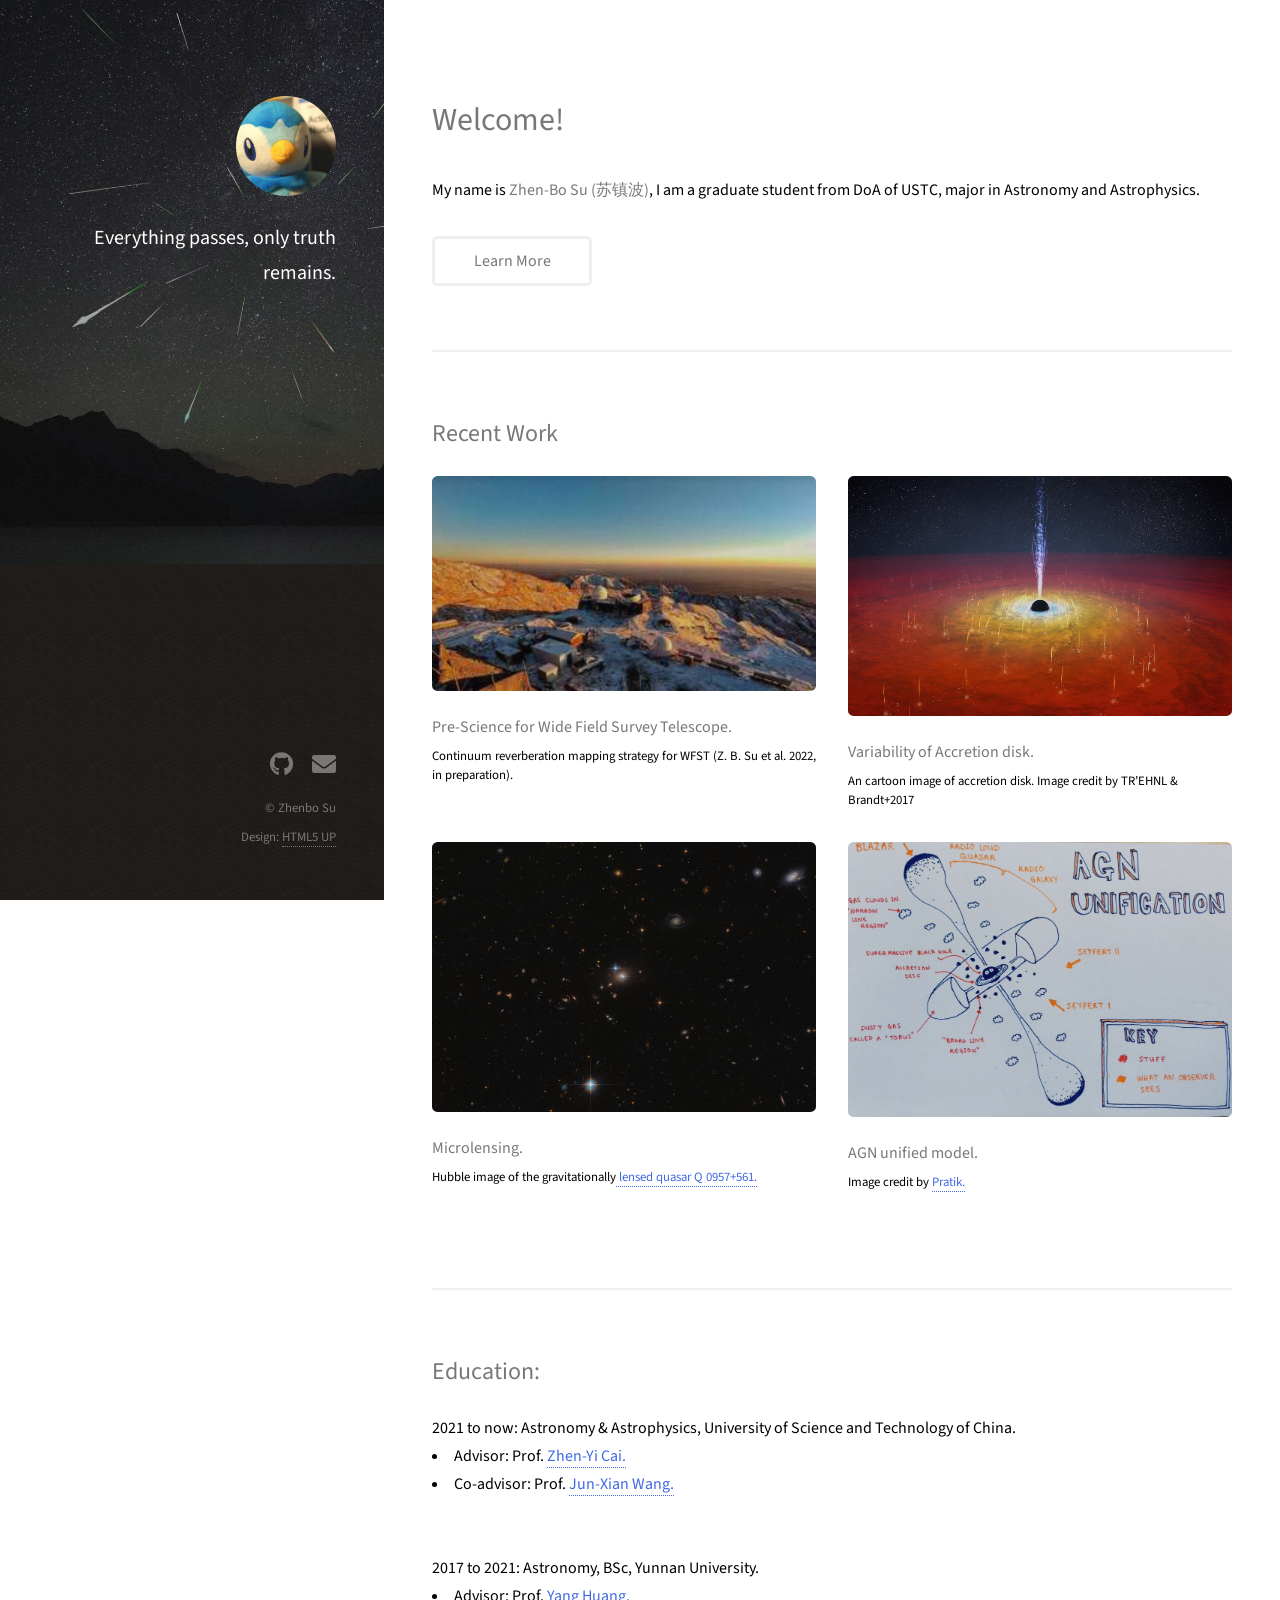
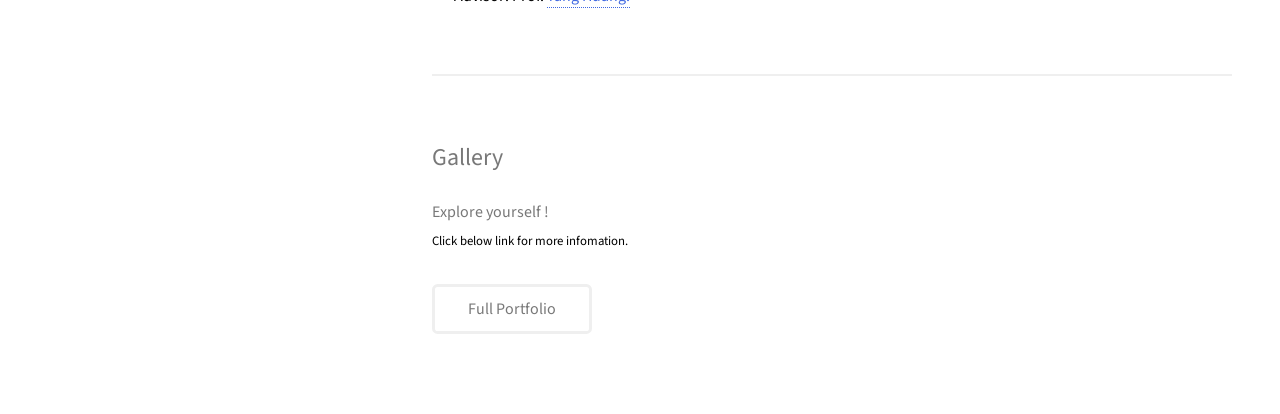
==== index.html @ eaeefbc4 "commit" ====
<!DOCTYPE HTML>
<!--
	Strata by HTML5 UP
	html5up.net | @ajlkn
	Free for personal and commercial use under the CCA 3.0 license (html5up.net/license)
-->
<html>
	<head>
<link rel="icon" href="images/avatar.jpg" type="image/x-icon">	
		<title>Zhen-Bo Su's homepage.</title>
		<meta charset="utf-8" />
		<meta name="viewport" content="width=device-width, initial-scale=1, user-scalable=no" />
		<link rel="stylesheet" href="assets/css/main.css" />
	</head>
	<body class="is-preload">

		<!-- Header -->
			<header id="header">
				<div class="inner">
					<a href="#" class="image avatar"><img src="images/avatar.jpg" alt="" /></a>
					<h1><strong>						Everything passes, only truth remains. </strong> </br>

				</h1>
				</div>
			</header>

		<!-- Main -->
			<div id="main">

				<!-- One -->
					<section id="one">
						<header class="major">
							<h2>Welcome!<br />
							
							</h2>
						</header>
						<p>	My name is <strong>Zhen-Bo Su (苏镇波)</strong>, I am a graduate student from DoA of USTC, major in Astronomy and Astrophysics. </p>
						<ul class="actions">
							<li><a href="about.html" class="button">Learn More</a></li>
						</ul>
					</section>

				<!-- Two -->
					<section id="two">
						<h2>Recent Work</h2>
						<div class="row">
							
							
							
							<article class="col-6 col-12-xsmall work-item">
								<a href="images/fulls/wfst.jpg" class="image fit thumb"><img src="images/thumbs/wfst.jpg" alt="" /></a>
								<h3>Pre-Science for Wide Field Survey Telescope.</h3>
								<p>Continuum reverberation mapping strategy for WFST (Z. B. Su et al. 2022, in preparation).</p>
							</article>
							<article class="col-6 col-12-xsmall work-item">
								<a href="images/brandt.jpg" class="image fit thumb"><img src="images/thumbs/brandt.jpg" alt="" /></a>
								<h3>Variability of Accretion disk.</h3>
								<p>An cartoon image of accretion disk. Image credit by TR’EHNL & Brandt+2017</p>
							</article>
							<article class="col-6 col-12-xsmall work-item">
								<a href="images/fulls/hst_microlensing.jpg" class="image fit thumb"><img src="images/thumbs/hst_microlensing.jpg" alt="" /></a>
								<h3>Microlensing.</h3>
								<p>Hubble image of the gravitationally<a href="https://esahubble.org/images/potw1403a/"> lensed quasar Q 0957+561.</a></p>
							</article>
							<article class="col-6 col-12-xsmall work-item">
								<a href="images/fulls/unified_model.jpg" class="image fit thumb"><img src="images/thumbs/unified_model.jpg" alt="" /></a>
								<h3>AGN unified model.</h3>
								<p>Image credit by <a href="https://twitter.com/astrotweeps">Pratik.</a></p>
							</article>
							<!--<article class="col-6 col-12-xsmall work-item">
								<a href="images/fulls/02.jpg" class="image fit thumb"><img src="images/thumbs/02.jpg" alt="" /></a>
								<h3>Ultricies lacinia interdum</h3>
								<p>Lorem ipsum dolor sit amet nisl sed nullam feugiat.</p>
							</article>
							<article class="col-6 col-12-xsmall work-item">
								<a href="images/fulls/03.jpg" class="image fit thumb"><img src="images/thumbs/03.jpg" alt="" /></a>
								<h3>Tortor metus commodo</h3>
								<p>Lorem ipsum dolor sit amet nisl sed nullam feugiat.</p>
							</article>
							 <article class="col-6 col-12-xsmall work-item">
								<a href="images/fulls/04.jpg" class="image fit thumb"><img src="images/thumbs/04.jpg" alt="" /></a>
								<h3>Quam neque phasellus</h3>
								<p>Lorem ipsum dolor sit amet nisl sed nullam feugiat.</p>
							</article>
							<article class="col-6 col-12-xsmall work-item">
								<a href="images/fulls/05.jpg" class="image fit thumb"><img src="images/thumbs/05.jpg" alt="" /></a>
								<h3>Nunc enim commodo aliquet</h3>
								<p>Lorem ipsum dolor sit amet nisl sed nullam feugiat.</p>
							</article>
							<article class="col-6 col-12-xsmall work-item">
								<a href="images/fulls/06.jpg" class="image fit thumb"><img src="images/thumbs/06.jpg" alt="" /></a>
								<h3>Risus ornare lacinia</h3>
								<p>Lorem ipsum dolor sit amet nisl sed nullam feugiat.</p>
							</article>
						</div>
						<ul class="actions">
							<li><a href="#" class="button">Full Portfolio</a></li>
						</ul> -->
					</section>
					
			

	        <section>


	            <h2>Education:</h2>


	            <!-- <b>DFG Fellow </b> at Computational ASTrophysics Group, Ludwig Maximilian University of Munich, Germany, hosted by Prof. <a href=" https://www.usm.lmu.de/people/burkert/"> Andreas Burkert</a> (2014-2018)
	            <br /> <br />
	            <b>PhD of Astrophysics </b> at Max-Planck Institut Fuer Radioastronomy, Bonn, Germany, supervised by Prof.
	            <a href="https://blog.mpifr-bonn.mpg.de/karlmenten/"> Karl Menten </a>, Dr. <a href="https://www.mpifr-bonn.mpg.de/person/27686/2169"> Friedrich Wyrowski</a> (2010-2014)<br /> <br />

	            <b>Master of Astrophysics  </b> at Astronomy Department (No. 2), University of Science and Technology, Hefei, China. Thesis supervisor: Prof. <a href="http://staff.ustc.edu.cn/~yfyuan/"> Ye-Fei Yuan
				</a> (2007-2010) <br /> <br />-->
	            2021 to now: Astronomy & Astrophysics, </b> University of Science and Technology of China. <br/>
							<li>Advisor: Prof. <a href="http://staff.ustc.edu.cn/~zcai/">Zhen-Yi Cai.
							</a> </li>
							<li>Co-advisor: Prof. <a href="http://staff.ustc.edu.cn/~jxw/">Jun-Xian Wang.</a></li>
							<br/>
							<br/>
	            2017 to 2021: Astronomy, BSc, </b> Yunnan University.<br/>
							<li>Advisor: Prof. <a href="https://yanghuang0.wixsite.com/yangh/">Yang Huang.</a> </li>

	        </section>
				

					<section id="three">
						<h2>Gallery</h2>
						<div class="row">
								
							<article class="col-6 col-12-xsmall work-item">
								
								<h3>Explore yourself !</h3>
								<p>Click below link for more infomation.</p>
							</article>

						</div>
						<ul class="actions">
							<li><a href="photos.html" class="button">Full Portfolio</a></li>
						</ul>
					</section>

				<!-- Three -->
					<!-- <section id="four">
						<h2>Get In Touch</h2>
						<p>Accumsan pellentesque commodo blandit enim arcu non at amet id arcu magna. Accumsan orci faucibus id eu lorem semper nunc nisi lorem vulputate lorem neque lorem ipsum dolor.</p>
						<div class="row">
							<div class="col-8 col-12-small">
								<form method="post" action="#">
									<div class="row gtr-uniform gtr-50">
										<div class="col-6 col-12-xsmall"><input type="text" name="name" id="name" placeholder="Name" /></div>
										<div class="col-6 col-12-xsmall"><input type="email" name="email" id="email" placeholder="Email" /></div>
										<div class="col-12"><textarea name="message" id="message" placeholder="Message" rows="4"></textarea></div>
									</div>
								</form>
								<ul class="actions">
									<li><input type="submit" value="Send Message" /></li>
								</ul>
							</div>
							<div class="col-4 col-12-small">
								<ul class="labeled-icons">
									<li>
										<h3 class="icon solid fa-home"><span class="label">Address</span></h3>
										1234 Somewhere Rd.<br />
										Nashville, TN 00000<br />
										United States
									</li>
									<li>
										<h3 class="icon solid fa-mobile-alt"><span class="label">Phone</span></h3>
										000-000-0000
									</li>
									<li>
										<h3 class="icon solid fa-envelope"><span class="label">Email</span></h3>
										<a href="#">hello@untitled.tld</a>
									</li>
								</ul>
							</div>
						</div>
					</section> -->

				<!-- Four -->
				<!--
					<section id="four">
						<h2>Elements</h2>

						<section>
							<h4>Text</h4>
							<p>This is <b>bold</b> and this is <strong>strong</strong>. This is <i>italic</i> and this is <em>emphasized</em>.
							This is <sup>superscript</sup> text and this is <sub>subscript</sub> text.
							This is <u>underlined</u> and this is code: <code>for (;;) { ... }</code>. Finally, <a href="#">this is a link</a>.</p>
							<hr />
							<header>
								<h4>Heading with a Subtitle</h4>
								<p>Lorem ipsum dolor sit amet nullam id egestas urna aliquam</p>
							</header>
							<p>Nunc lacinia ante nunc ac lobortis. Interdum adipiscing gravida odio porttitor sem non mi integer non faucibus ornare mi ut ante amet placerat aliquet. Volutpat eu sed ante lacinia sapien lorem accumsan varius montes viverra nibh in adipiscing blandit tempus accumsan.</p>
							<header>
								<h5>Heading with a Subtitle</h5>
								<p>Lorem ipsum dolor sit amet nullam id egestas urna aliquam</p>
							</header>
							<p>Nunc lacinia ante nunc ac lobortis. Interdum adipiscing gravida odio porttitor sem non mi integer non faucibus ornare mi ut ante amet placerat aliquet. Volutpat eu sed ante lacinia sapien lorem accumsan varius montes viverra nibh in adipiscing blandit tempus accumsan.</p>
							<hr />
							<h2>Heading Level 2</h2>
							<h3>Heading Level 3</h3>
							<h4>Heading Level 4</h4>
							<h5>Heading Level 5</h5>
							<h6>Heading Level 6</h6>
							<hr />
							<h5>Blockquote</h5>
							<blockquote>Fringilla nisl. Donec accumsan interdum nisi, quis tincidunt felis sagittis eget tempus euismod. Vestibulum ante ipsum primis in faucibus vestibulum. Blandit adipiscing eu felis iaculis volutpat ac adipiscing accumsan faucibus. Vestibulum ante ipsum primis in faucibus lorem ipsum dolor sit amet nullam adipiscing eu felis.</blockquote>
							<h5>Preformatted</h5>
							<pre><code>i = 0;

while (!deck.isInOrder()) {
print 'Iteration ' + i;
deck.shuffle();
i++;
}

print 'It took ' + i + ' iterations to sort the deck.';</code></pre>
						</section>

						<section>
							<h4>Lists</h4>
							<div class="row">
								<div class="col-6 col-12-xsmall">
									<h5>Unordered</h5>
									<ul>
										<li>Dolor pulvinar etiam magna etiam.</li>
										<li>Sagittis adipiscing lorem eleifend.</li>
										<li>Felis enim feugiat dolore viverra.</li>
									</ul>
									<h5>Alternate</h5>
									<ul class="alt">
										<li>Dolor pulvinar etiam magna etiam.</li>
										<li>Sagittis adipiscing lorem eleifend.</li>
										<li>Felis enim feugiat dolore viverra.</li>
									</ul>
								</div>
								<div class="col-6 col-12-xsmall">
									<h5>Ordered</h5>
									<ol>
										<li>Dolor pulvinar etiam magna etiam.</li>
										<li>Etiam vel felis at lorem sed viverra.</li>
										<li>Felis enim feugiat dolore viverra.</li>
										<li>Dolor pulvinar etiam magna etiam.</li>
										<li>Etiam vel felis at lorem sed viverra.</li>
										<li>Felis enim feugiat dolore viverra.</li>
									</ol>
									<h5>Icons</h5>
									<ul class="icons">
										<li><a href="#" class="icon brands fa-twitter"><span class="label">Twitter</span></a></li>
										<li><a href="#" class="icon brands fa-facebook-f"><span class="label">Facebook</span></a></li>
										<li><a href="#" class="icon brands fa-instagram"><span class="label">Instagram</span></a></li>
										<li><a href="#" class="icon brands fa-github"><span class="label">Github</span></a></li>
										<li><a href="#" class="icon brands fa-dribbble"><span class="label">Dribbble</span></a></li>
										<li><a href="#" class="icon brands fa-tumblr"><span class="label">Tumblr</span></a></li>
									</ul>
								</div>
							</div>
							<h5>Actions</h5>
							<ul class="actions">
								<li><a href="#" class="button primary">Default</a></li>
								<li><a href="#" class="button">Default</a></li>
							</ul>
							<ul class="actions small">
								<li><a href="#" class="button primary small">Small</a></li>
								<li><a href="#" class="button small">Small</a></li>
							</ul>
							<div class="row">
								<div class="col-6 col-12-small">
									<ul class="actions stacked">
										<li><a href="#" class="button primary">Default</a></li>
										<li><a href="#" class="button">Default</a></li>
									</ul>
								</div>
								<div class="col-6 col-12-small">
									<ul class="actions stacked">
										<li><a href="#" class="button primary small">Small</a></li>
										<li><a href="#" class="button small">Small</a></li>
									</ul>
								</div>
								<div class="col-6 col-12-small">
									<ul class="actions stacked">
										<li><a href="#" class="button primary fit">Default</a></li>
										<li><a href="#" class="button fit">Default</a></li>
									</ul>
								</div>
								<div class="col-6 col-12-small">
									<ul class="actions stacked">
										<li><a href="#" class="button primary small fit">Small</a></li>
										<li><a href="#" class="button small fit">Small</a></li>
									</ul>
								</div>
							</div>
						</section>

						<section>
							<h4>Table</h4>
							<h5>Default</h5>
							<div class="table-wrapper">
								<table>
									<thead>
										<tr>
											<th>Name</th>
											<th>Description</th>
											<th>Price</th>
										</tr>
									</thead>
									<tbody>
										<tr>
											<td>Item One</td>
											<td>Ante turpis integer aliquet porttitor.</td>
											<td>29.99</td>
										</tr>
										<tr>
											<td>Item Two</td>
											<td>Vis ac commodo adipiscing arcu aliquet.</td>
											<td>19.99</td>
										</tr>
										<tr>
											<td>Item Three</td>
											<td> Morbi faucibus arcu accumsan lorem.</td>
											<td>29.99</td>
										</tr>
										<tr>
											<td>Item Four</td>
											<td>Vitae integer tempus condimentum.</td>
											<td>19.99</td>
										</tr>
										<tr>
											<td>Item Five</td>
											<td>Ante turpis integer aliquet porttitor.</td>
											<td>29.99</td>
										</tr>
									</tbody>
									<tfoot>
										<tr>
											<td colspan="2"></td>
											<td>100.00</td>
										</tr>
									</tfoot>
								</table>
							</div>

							<h5>Alternate</h5>
							<div class="table-wrapper">
								<table class="alt">
									<thead>
										<tr>
											<th>Name</th>
											<th>Description</th>
											<th>Price</th>
										</tr>
									</thead>
									<tbody>
										<tr>
											<td>Item One</td>
											<td>Ante turpis integer aliquet porttitor.</td>
											<td>29.99</td>
										</tr>
										<tr>
											<td>Item Two</td>
											<td>Vis ac commodo adipiscing arcu aliquet.</td>
											<td>19.99</td>
										</tr>
										<tr>
											<td>Item Three</td>
											<td> Morbi faucibus arcu accumsan lorem.</td>
											<td>29.99</td>
										</tr>
										<tr>
											<td>Item Four</td>
											<td>Vitae integer tempus condimentum.</td>
											<td>19.99</td>
										</tr>
										<tr>
											<td>Item Five</td>
											<td>Ante turpis integer aliquet porttitor.</td>
											<td>29.99</td>
										</tr>
									</tbody>
									<tfoot>
										<tr>
											<td colspan="2"></td>
											<td>100.00</td>
										</tr>
									</tfoot>
								</table>
							</div>
						</section>

						<section>
							<h4>Buttons</h4>
							<ul class="actions">
								<li><a href="#" class="button primary">Primary</a></li>
								<li><a href="#" class="button">Default</a></li>
							</ul>
							<ul class="actions">
								<li><a href="#" class="button large">Large</a></li>
								<li><a href="#" class="button">Default</a></li>
								<li><a href="#" class="button small">Small</a></li>
							</ul>
							<ul class="actions fit">
								<li><a href="#" class="button primary fit">Fit</a></li>
								<li><a href="#" class="button fit">Fit</a></li>
							</ul>
							<ul class="actions fit small">
								<li><a href="#" class="button primary fit small">Fit + Small</a></li>
								<li><a href="#" class="button fit small">Fit + Small</a></li>
							</ul>
							<ul class="actions">
								<li><a href="#" class="button primary icon solid fa-download">Icon</a></li>
								<li><a href="#" class="button icon solid fa-download">Icon</a></li>
							</ul>
							<ul class="actions">
								<li><span class="button primary disabled">Primary</span></li>
								<li><span class="button disabled">Default</span></li>
							</ul>
						</section>

						<section>
							<h4>Form</h4>
							<form method="post" action="#">
								<div class="row gtr-uniform gtr-50">
									<div class="col-6 col-12-xsmall">
										<input type="text" name="demo-name" id="demo-name" value="" placeholder="Name" />
									</div>
									<div class="col-6 col-12-xsmall">
										<input type="email" name="demo-email" id="demo-email" value="" placeholder="Email" />
									</div>
									<div class="col-12">
										<select name="demo-category" id="demo-category">
											<option value="">- Category -</option>
											<option value="1">Manufacturing</option>
											<option value="1">Shipping</option>
											<option value="1">Administration</option>
											<option value="1">Human Resources</option>
										</select>
									</div>
									<div class="col-4 col-12-small">
										<input type="radio" id="demo-priority-low" name="demo-priority" checked>
										<label for="demo-priority-low">Low Priority</label>
									</div>
									<div class="col-4 col-12-small">
										<input type="radio" id="demo-priority-normal" name="demo-priority">
										<label for="demo-priority-normal">Normal Priority</label>
									</div>
									<div class="col-4 col-12-small">
										<input type="radio" id="demo-priority-high" name="demo-priority">
										<label for="demo-priority-high">High Priority</label>
									</div>
									<div class="col-6 col-12-small">
										<input type="checkbox" id="demo-copy" name="demo-copy">
										<label for="demo-copy">Email me a copy of this message</label>
									</div>
									<div class="col-6 col-12-small">
										<input type="checkbox" id="demo-human" name="demo-human" checked>
										<label for="demo-human">I am a human and not a robot</label>
									</div>
									<div class="col-12">
										<textarea name="demo-message" id="demo-message" placeholder="Enter your message" rows="6"></textarea>
									</div>
									<div class="col-12">
										<ul class="actions">
											<li><input type="submit" value="Send Message" class="primary" /></li>
											<li><input type="reset" value="Reset" /></li>
										</ul>
									</div>
								</div>
							</form>
						</section>

						<section>
							<h4>Image</h4>
							<h5>Fit</h5>
							<div class="box alt">
								<div class="row gtr-50 gtr-uniform">
									<div class="col-12"><span class="image fit"><img src="images/fulls/05.jpg" alt="" /></span></div>
									<div class="col-4"><span class="image fit"><img src="images/thumbs/01.jpg" alt="" /></span></div>
									<div class="col-4"><span class="image fit"><img src="images/thumbs/02.jpg" alt="" /></span></div>
									<div class="col-4"><span class="image fit"><img src="images/thumbs/03.jpg" alt="" /></span></div>
									<div class="col-4"><span class="image fit"><img src="images/thumbs/04.jpg" alt="" /></span></div>
									<div class="col-4"><span class="image fit"><img src="images/thumbs/05.jpg" alt="" /></span></div>
									<div class="col-4"><span class="image fit"><img src="images/thumbs/06.jpg" alt="" /></span></div>
									<div class="col-4"><span class="image fit"><img src="images/thumbs/03.jpg" alt="" /></span></div>
									<div class="col-4"><span class="image fit"><img src="images/thumbs/02.jpg" alt="" /></span></div>
									<div class="col-4"><span class="image fit"><img src="images/thumbs/01.jpg" alt="" /></span></div>
								</div>
							</div>
							<h5>Left &amp; Right</h5>
							<p><span class="image left"><img src="images/avatar.jpg" alt="" /></span>Fringilla nisl. Donec accumsan interdum nisi, quis tincidunt felis sagittis eget. tempus euismod. Vestibulum ante ipsum primis in faucibus vestibulum. Blandit adipiscing eu felis iaculis volutpat ac adipiscing accumsan eu faucibus. Integer ac pellentesque praesent tincidunt felis sagittis eget. tempus euismod. Vestibulum ante ipsum primis in faucibus vestibulum. Blandit adipiscing eu felis iaculis volutpat ac adipiscing accumsan eu faucibus. Integer ac pellentesque praesent. Donec accumsan interdum nisi, quis tincidunt felis sagittis eget. tempus euismod. Vestibulum ante ipsum primis in faucibus vestibulum. Blandit adipiscing eu felis iaculis volutpat ac adipiscing accumsan eu faucibus. Integer ac pellentesque praesent tincidunt felis sagittis eget. tempus euismod. Vestibulum ante ipsum primis in faucibus vestibulum. Blandit adipiscing eu felis iaculis volutpat ac adipiscing accumsan eu faucibus. Integer ac pellentesque praesent.</p>
							<p><span class="image right"><img src="images/avatar.jpg" alt="" /></span>Fringilla nisl. Donec accumsan interdum nisi, quis tincidunt felis sagittis eget. tempus euismod. Vestibulum ante ipsum primis in faucibus vestibulum. Blandit adipiscing eu felis iaculis volutpat ac adipiscing accumsan eu faucibus. Integer ac pellentesque praesent tincidunt felis sagittis eget. tempus euismod. Vestibulum ante ipsum primis in faucibus vestibulum. Blandit adipiscing eu felis iaculis volutpat ac adipiscing accumsan eu faucibus. Integer ac pellentesque praesent. Donec accumsan interdum nisi, quis tincidunt felis sagittis eget. tempus euismod. Vestibulum ante ipsum primis in faucibus vestibulum. Blandit adipiscing eu felis iaculis volutpat ac adipiscing accumsan eu faucibus. Integer ac pellentesque praesent tincidunt felis sagittis eget. tempus euismod. Vestibulum ante ipsum primis in faucibus vestibulum. Blandit adipiscing eu felis iaculis volutpat ac adipiscing accumsan eu faucibus. Integer ac pellentesque praesent.</p>
						</section>

					</section>
				-->

			</div>

		<!-- Footer -->
			<footer id="footer">
				<div class="inner">
					<ul class="icons">
						<!-- <li><a href="#" class="icon brands fa-twitter"><span class="label">Twitter</span></a></li> -->
						<li><a href="https://github.com/wssuzb" class="icon brands fa-github"><span class="label">Github</span></a></li>
						<!-- <li><a href="#" class="icon brands fa-dribbble"><span class="label">Dribbble</span></a></li> -->
						<li><a href="mailto:wssuzb@gmail.com" class="icon solid fa-envelope"><span class="label">Email</span></a></li>
					</ul>
					<ul class="copyright">
						<li>&copy; Zhenbo Su</li><li>Design: <a href="http://html5up.net">HTML5 UP</a></li>
					</ul>
				</div>
			</footer>

		<!-- Scripts -->
			<script src="assets/js/jquery.min.js"></script>
			<script src="assets/js/jquery.poptrox.min.js"></script>
			<script src="assets/js/browser.min.js"></script>
			<script src="assets/js/breakpoints.min.js"></script>
			<script src="assets/js/util.js"></script>
			<script src="assets/js/main.js"></script>

	</body>
</html>
---- assets/css/main.css ----
@import url("fontawesome-all.min.css");
@import url("https://fonts.googleapis.com/css?family=Source+Sans+Pro:400,400italic");

/*
	Strata by HTML5 UP
	html5up.net | @ajlkn
	Free for personal and commercial use under the CCA 3.0 license (html5up.net/license)
*/

html, body, div, span, applet, object,
iframe, h1, h2, h3, h4, h5, h6, p, blockquote,
pre, a, abbr, acronym, address, big, cite,
code, del, dfn, em, img, ins, kbd, q, s, samp,
small, strike, strong, sub, sup, tt, var, b,
u, i, center, dl, dt, dd, ol, ul, li, fieldset,
form, label, legend, table, caption, tbody,
tfoot, thead, tr, th, td, article, aside,
canvas, details, embed, figure, figcaption,
footer, header, hgroup, menu, nav, output, ruby,
section, summary, time, mark, audio, video {
	margin: 0;
	padding: 0;
	border: 0;
	font-size: 100%;
	font: inherit;
	vertical-align: baseline;}

article, aside, details, figcaption, figure,
footer, header, hgroup, menu, nav, section {
	display: block;}

body {
	line-height: 1;
}

ol, ul {
	list-style: none;
}

blockquote, q {
	quotes: none;
}

	blockquote:before, blockquote:after, q:before, q:after {
		content: '';
		content: none;
	}

table {
	border-collapse: collapse;
	border-spacing: 0;
}

body {
	-webkit-text-size-adjust: none;
}

mark {
	background-color: transparent;
	color: inherit;
}

input::-moz-focus-inner {
	border: 0;
	padding: 0;
}

input, select, textarea {
	-moz-appearance: none;
	-webkit-appearance: none;
	-ms-appearance: none;
	appearance: none;
}

/* Basic */

	html {
		box-sizing: border-box;
	}

	*, *:before, *:after {
		box-sizing: inherit;
	}

	body {
		background: #fff;
	}

		body.is-preload *, body.is-preload *:before, body.is-preload *:after {
			-moz-animation: none !important;
			-webkit-animation: none !important;
			-ms-animation: none !important;
			animation: none !important;
			-moz-transition: none !important;
			-webkit-transition: none !important;
			-ms-transition: none !important;
			transition: none !important;
		}

	body, input, select, textarea {
/*		color: #a2a2a2;*/
		color: #000000;
		font-family: "Source Sans Pro", Helvetica, sans-serif;
		font-size: 16pt;
		font-weight: 400;
		line-height: 1.75em;
	}

	a {
		-moz-transition: color 0.2s ease-in-out, border-color 0.2s ease-in-out;
		-webkit-transition: color 0.2s ease-in-out, border-color 0.2s ease-in-out;
		-ms-transition: color 0.2s ease-in-out, border-color 0.2s ease-in-out;
		transition: color 0.2s ease-in-out, border-color 0.2s ease-in-out;
		border-bottom: dotted 1px;
		color: #4169e1;
		text-decoration: none;
	}

		a:hover {
			border-bottom-color: transparent;
			color: #7aadff !important;
			text-decoration: none;
		}

	strong, b {
		color: #787878;
		font-weight: 400;
	}

	em, i {
		font-style: italic;
	}

	p {
		margin: 0 0 2em 0;
	}

	h1, h2, h3, h4, h5, h6 {
		color: #787878;
		font-weight: 400;
		line-height: 1em;
		margin: 0 0 1em 0;
	}

		h1 a, h2 a, h3 a, h4 a, h5 a, h6 a {
			color: inherit;
			text-decoration: none;
		}

	h1 {
		font-size: 2em;
		line-height: 1.5em;
	}

	h2 {
		font-size: 1.5em;
		line-height: 1.5em;
	}

	h3 {
		font-size: 1.25em;
		line-height: 1.5em;
	}

	h4 {
		font-size: 1.1em;
		line-height: 1.5em;
	}

	h5 {
		font-size: 0.9em;
		line-height: 1.5em;
	}

	h6 {
		font-size: 0.7em;
		line-height: 1.5em;
	}

	sub {
		font-size: 0.8em;
		position: relative;
		top: 0.5em;
	}

	sup {
		font-size: 0.8em;
		position: relative;
		top: -0.5em;
	}

	hr {
		border: 0;
		border-bottom: solid 2px #efefef;
		margin: 2em 0;
	}

		hr.major {
			margin: 3em 0;
		}

	blockquote {
		border-left: solid 6px #efefef;
		font-style: italic;
		margin: 0 0 2em 0;
		padding: 0.5em 0 0.5em 1.5em;
	}

	code {
		background: #f7f7f7;
		border-radius: 0.35em;
		border: solid 2px #efefef;
		font-family: "Courier New", monospace;
		font-size: 0.9em;
		margin: 0 0.25em;
		padding: 0.25em 0.65em;
	}

	pre {
		-webkit-overflow-scrolling: touch;
		font-family: "Courier New", monospace;
		font-size: 0.9em;
		margin: 0 0 2em 0;
	}

		pre code {
			display: block;
			line-height: 1.75em;
			padding: 1em 1.5em;
			overflow-x: auto;
		}

	.align-left {
		text-align: left;
	}

	.align-center {
		text-align: center;
	}

	.align-right {
		text-align: right;
	}

/* Container */

	.container {
		margin: 0 auto;
		max-width: calc(100% - 4em);
		width: 100%;
	}

		.container.xsmall {
			width: 25%;
		}

		.container.small {
			width: 50%;
		}

		.container.medium {
			width: 75%;
		}

		.container.large {
			width: 125%;
		}

		.container.xlarge {
			width: 150%;
		}

		.container.max {
			width: 100%;
		}

		@media screen and (max-width: 980px) {

			.container {
				width: 100% !important;
				max-width: 100% !important;
			}

		}

		@media screen and (max-width: 480px) {

			.container {
				max-width: calc(100% - 3em);
			}

		}

/* Row */

	.row {
		display: flex;
		flex-wrap: wrap;
		box-sizing: border-box;
		align-items: stretch;
	}

		.row > * {
			box-sizing: border-box;
		}

		.row.gtr-uniform > * > :last-child {
			margin-bottom: 0;
		}

		.row.aln-left {
			justify-content: flex-start;
		}

		.row.aln-center {
			justify-content: center;
		}

		.row.aln-right {
			justify-content: flex-end;
		}

		.row.aln-top {
			align-items: flex-start;
		}

		.row.aln-middle {
			align-items: center;
		}

		.row.aln-bottom {
			align-items: flex-end;
		}

		.row > .imp {
			order: -1;
		}

		.row > .col-1 {
			width: 8.33333%;
		}

		.row > .off-1 {
			margin-left: 8.33333%;
		}

		.row > .col-2 {
			width: 16.66667%;
		}

		.row > .off-2 {
			margin-left: 16.66667%;
		}

		.row > .col-3 {
			width: 25%;
		}

		.row > .off-3 {
			margin-left: 25%;
		}

		.row > .col-4 {
			width: 33.33333%;
		}

		.row > .off-4 {
			margin-left: 33.33333%;
		}

		.row > .col-5 {
			width: 41.66667%;
		}

		.row > .off-5 {
			margin-left: 41.66667%;
		}

		.row > .col-6 {
			width: 50%;
		}

		.row > .off-6 {
			margin-left: 50%;
		}

		.row > .col-7 {
			width: 58.33333%;
		}

		.row > .off-7 {
			margin-left: 58.33333%;
		}

		.row > .col-8 {
			width: 66.66667%;
		}

		.row > .off-8 {
			margin-left: 66.66667%;
		}

		.row > .col-9 {
			width: 75%;
		}

		.row > .off-9 {
			margin-left: 75%;
		}

		.row > .col-10 {
			width: 83.33333%;
		}

		.row > .off-10 {
			margin-left: 83.33333%;
		}

		.row > .col-11 {
			width: 91.66667%;
		}

		.row > .off-11 {
			margin-left: 91.66667%;
		}

		.row > .col-12 {
			width: 100%;
		}

		.row > .off-12 {
			margin-left: 100%;
		}

		.row.gtr-0 {
			margin-top: 0;
			margin-left: 0em;
		}

			.row.gtr-0 > * {
				padding: 0 0 0 0em;
			}

			.row.gtr-0.gtr-uniform {
				margin-top: 0em;
			}

				.row.gtr-0.gtr-uniform > * {
					padding-top: 0em;
				}

		.row.gtr-25 {
			margin-top: 0;
			margin-left: -0.625em;
		}

			.row.gtr-25 > * {
				padding: 0 0 0 0.625em;
			}

			.row.gtr-25.gtr-uniform {
				margin-top: -0.625em;
			}

				.row.gtr-25.gtr-uniform > * {
					padding-top: 0.625em;
				}

		.row.gtr-50 {
			margin-top: 0;
			margin-left: -1.25em;
		}

			.row.gtr-50 > * {
				padding: 0 0 0 1.25em;
			}

			.row.gtr-50.gtr-uniform {
				margin-top: -1.25em;
			}

				.row.gtr-50.gtr-uniform > * {
					padding-top: 1.25em;
				}

		.row {
			margin-top: 0;
			margin-left: -2.5em;
		}

			.row > * {
				padding: 0 0 0 2.5em;
			}

			.row.gtr-uniform {
				margin-top: -2.5em;
			}

				.row.gtr-uniform > * {
					padding-top: 2.5em;
				}

		.row.gtr-150 {
			margin-top: 0;
			margin-left: -3.75em;
		}

			.row.gtr-150 > * {
				padding: 0 0 0 3.75em;
			}

			.row.gtr-150.gtr-uniform {
				margin-top: -3.75em;
			}

				.row.gtr-150.gtr-uniform > * {
					padding-top: 3.75em;
				}

		.row.gtr-200 {
			margin-top: 0;
			margin-left: -5em;
		}

			.row.gtr-200 > * {
				padding: 0 0 0 5em;
			}

			.row.gtr-200.gtr-uniform {
				margin-top: -5em;
			}

				.row.gtr-200.gtr-uniform > * {
					padding-top: 5em;
				}

		@media screen and (max-width: 1800px) {

			.row {
				display: flex;
				flex-wrap: wrap;
				box-sizing: border-box;
				align-items: stretch;
			}

				.row > * {
					box-sizing: border-box;
				}

				.row.gtr-uniform > * > :last-child {
					margin-bottom: 0;
				}

				.row.aln-left {
					justify-content: flex-start;
				}

				.row.aln-center {
					justify-content: center;
				}

				.row.aln-right {
					justify-content: flex-end;
				}

				.row.aln-top {
					align-items: flex-start;
				}

				.row.aln-middle {
					align-items: center;
				}

				.row.aln-bottom {
					align-items: flex-end;
				}

				.row > .imp-xlarge {
					order: -1;
				}

				.row > .col-1-xlarge {
					width: 8.33333%;
				}

				.row > .off-1-xlarge {
					margin-left: 8.33333%;
				}

				.row > .col-2-xlarge {
					width: 16.66667%;
				}

				.row > .off-2-xlarge {
					margin-left: 16.66667%;
				}

				.row > .col-3-xlarge {
					width: 25%;
				}

				.row > .off-3-xlarge {
					margin-left: 25%;
				}

				.row > .col-4-xlarge {
					width: 33.33333%;
				}

				.row > .off-4-xlarge {
					margin-left: 33.33333%;
				}

				.row > .col-5-xlarge {
					width: 41.66667%;
				}

				.row > .off-5-xlarge {
					margin-left: 41.66667%;
				}

				.row > .col-6-xlarge {
					width: 50%;
				}

				.row > .off-6-xlarge {
					margin-left: 50%;
				}

				.row > .col-7-xlarge {
					width: 58.33333%;
				}

				.row > .off-7-xlarge {
					margin-left: 58.33333%;
				}

				.row > .col-8-xlarge {
					width: 66.66667%;
				}

				.row > .off-8-xlarge {
					margin-left: 66.66667%;
				}

				.row > .col-9-xlarge {
					width: 75%;
				}

				.row > .off-9-xlarge {
					margin-left: 75%;
				}

				.row > .col-10-xlarge {
					width: 83.33333%;
				}

				.row > .off-10-xlarge {
					margin-left: 83.33333%;
				}

				.row > .col-11-xlarge {
					width: 91.66667%;
				}

				.row > .off-11-xlarge {
					margin-left: 91.66667%;
				}

				.row > .col-12-xlarge {
					width: 100%;
				}

				.row > .off-12-xlarge {
					margin-left: 100%;
				}

				.row.gtr-0 {
					margin-top: 0;
					margin-left: 0em;
				}

					.row.gtr-0 > * {
						padding: 0 0 0 0em;
					}

					.row.gtr-0.gtr-uniform {
						margin-top: 0em;
					}

						.row.gtr-0.gtr-uniform > * {
							padding-top: 0em;
						}

				.row.gtr-25 {
					margin-top: 0;
					margin-left: -0.625em;
				}

					.row.gtr-25 > * {
						padding: 0 0 0 0.625em;
					}

					.row.gtr-25.gtr-uniform {
						margin-top: -0.625em;
					}

						.row.gtr-25.gtr-uniform > * {
							padding-top: 0.625em;
						}

				.row.gtr-50 {
					margin-top: 0;
					margin-left: -1.25em;
				}

					.row.gtr-50 > * {
						padding: 0 0 0 1.25em;
					}

					.row.gtr-50.gtr-uniform {
						margin-top: -1.25em;
					}

						.row.gtr-50.gtr-uniform > * {
							padding-top: 1.25em;
						}

				.row {
					margin-top: 0;
					margin-left: -2.5em;
				}

					.row > * {
						padding: 0 0 0 2.5em;
					}

					.row.gtr-uniform {
						margin-top: -2.5em;
					}

						.row.gtr-uniform > * {
							padding-top: 2.5em;
						}

				.row.gtr-150 {
					margin-top: 0;
					margin-left: -3.75em;
				}

					.row.gtr-150 > * {
						padding: 0 0 0 3.75em;
					}

					.row.gtr-150.gtr-uniform {
						margin-top: -3.75em;
					}

						.row.gtr-150.gtr-uniform > * {
							padding-top: 3.75em;
						}

				.row.gtr-200 {
					margin-top: 0;
					margin-left: -5em;
				}

					.row.gtr-200 > * {
						padding: 0 0 0 5em;
					}

					.row.gtr-200.gtr-uniform {
						margin-top: -5em;
					}

						.row.gtr-200.gtr-uniform > * {
							padding-top: 5em;
						}

		}

		@media screen and (max-width: 1280px) {

			.row {
				display: flex;
				flex-wrap: wrap;
				box-sizing: border-box;
				align-items: stretch;
			}

				.row > * {
					box-sizing: border-box;
				}

				.row.gtr-uniform > * > :last-child {
					margin-bottom: 0;
				}

				.row.aln-left {
					justify-content: flex-start;
				}

				.row.aln-center {
					justify-content: center;
				}

				.row.aln-right {
					justify-content: flex-end;
				}

				.row.aln-top {
					align-items: flex-start;
				}

				.row.aln-middle {
					align-items: center;
				}

				.row.aln-bottom {
					align-items: flex-end;
				}

				.row > .imp-large {
					order: -1;
				}

				.row > .col-1-large {
					width: 8.33333%;
				}

				.row > .off-1-large {
					margin-left: 8.33333%;
				}

				.row > .col-2-large {
					width: 16.66667%;
				}

				.row > .off-2-large {
					margin-left: 16.66667%;
				}

				.row > .col-3-large {
					width: 25%;
				}

				.row > .off-3-large {
					margin-left: 25%;
				}

				.row > .col-4-large {
					width: 33.33333%;
				}

				.row > .off-4-large {
					margin-left: 33.33333%;
				}

				.row > .col-5-large {
					width: 41.66667%;
				}

				.row > .off-5-large {
					margin-left: 41.66667%;
				}

				.row > .col-6-large {
					width: 50%;
				}

				.row > .off-6-large {
					margin-left: 50%;
				}

				.row > .col-7-large {
					width: 58.33333%;
				}

				.row > .off-7-large {
					margin-left: 58.33333%;
				}

				.row > .col-8-large {
					width: 66.66667%;
				}

				.row > .off-8-large {
					margin-left: 66.66667%;
				}

				.row > .col-9-large {
					width: 75%;
				}

				.row > .off-9-large {
					margin-left: 75%;
				}

				.row > .col-10-large {
					width: 83.33333%;
				}

				.row > .off-10-large {
					margin-left: 83.33333%;
				}

				.row > .col-11-large {
					width: 91.66667%;
				}

				.row > .off-11-large {
					margin-left: 91.66667%;
				}

				.row > .col-12-large {
					width: 100%;
				}

				.row > .off-12-large {
					margin-left: 100%;
				}

				.row.gtr-0 {
					margin-top: 0;
					margin-left: 0em;
				}

					.row.gtr-0 > * {
						padding: 0 0 0 0em;
					}

					.row.gtr-0.gtr-uniform {
						margin-top: 0em;
					}

						.row.gtr-0.gtr-uniform > * {
							padding-top: 0em;
						}

				.row.gtr-25 {
					margin-top: 0;
					margin-left: -0.5em;
				}

					.row.gtr-25 > * {
						padding: 0 0 0 0.5em;
					}

					.row.gtr-25.gtr-uniform {
						margin-top: -0.5em;
					}

						.row.gtr-25.gtr-uniform > * {
							padding-top: 0.5em;
						}

				.row.gtr-50 {
					margin-top: 0;
					margin-left: -1em;
				}

					.row.gtr-50 > * {
						padding: 0 0 0 1em;
					}

					.row.gtr-50.gtr-uniform {
						margin-top: -1em;
					}

						.row.gtr-50.gtr-uniform > * {
							padding-top: 1em;
						}

				.row {
					margin-top: 0;
					margin-left: -2em;
				}

					.row > * {
						padding: 0 0 0 2em;
					}

					.row.gtr-uniform {
						margin-top: -2em;
					}

						.row.gtr-uniform > * {
							padding-top: 2em;
						}

				.row.gtr-150 {
					margin-top: 0;
					margin-left: -3em;
				}

					.row.gtr-150 > * {
						padding: 0 0 0 3em;
					}

					.row.gtr-150.gtr-uniform {
						margin-top: -3em;
					}

						.row.gtr-150.gtr-uniform > * {
							padding-top: 3em;
						}

				.row.gtr-200 {
					margin-top: 0;
					margin-left: -4em;
				}

					.row.gtr-200 > * {
						padding: 0 0 0 4em;
					}

					.row.gtr-200.gtr-uniform {
						margin-top: -4em;
					}

						.row.gtr-200.gtr-uniform > * {
							padding-top: 4em;
						}

		}

		@media screen and (max-width: 980px) {

			.row {
				display: flex;
				flex-wrap: wrap;
				box-sizing: border-box;
				align-items: stretch;
			}

				.row > * {
					box-sizing: border-box;
				}

				.row.gtr-uniform > * > :last-child {
					margin-bottom: 0;
				}

				.row.aln-left {
					justify-content: flex-start;
				}

				.row.aln-center {
					justify-content: center;
				}

				.row.aln-right {
					justify-content: flex-end;
				}

				.row.aln-top {
					align-items: flex-start;
				}

				.row.aln-middle {
					align-items: center;
				}

				.row.aln-bottom {
					align-items: flex-end;
				}

				.row > .imp-medium {
					order: -1;
				}

				.row > .col-1-medium {
					width: 8.33333%;
				}

				.row > .off-1-medium {
					margin-left: 8.33333%;
				}

				.row > .col-2-medium {
					width: 16.66667%;
				}

				.row > .off-2-medium {
					margin-left: 16.66667%;
				}

				.row > .col-3-medium {
					width: 25%;
				}

				.row > .off-3-medium {
					margin-left: 25%;
				}

				.row > .col-4-medium {
					width: 33.33333%;
				}

				.row > .off-4-medium {
					margin-left: 33.33333%;
				}

				.row > .col-5-medium {
					width: 41.66667%;
				}

				.row > .off-5-medium {
					margin-left: 41.66667%;
				}

				.row > .col-6-medium {
					width: 50%;
				}

				.row > .off-6-medium {
					margin-left: 50%;
				}

				.row > .col-7-medium {
					width: 58.33333%;
				}

				.row > .off-7-medium {
					margin-left: 58.33333%;
				}

				.row > .col-8-medium {
					width: 66.66667%;
				}

				.row > .off-8-medium {
					margin-left: 66.66667%;
				}

				.row > .col-9-medium {
					width: 75%;
				}

				.row > .off-9-medium {
					margin-left: 75%;
				}

				.row > .col-10-medium {
					width: 83.33333%;
				}

				.row > .off-10-medium {
					margin-left: 83.33333%;
				}

				.row > .col-11-medium {
					width: 91.66667%;
				}

				.row > .off-11-medium {
					margin-left: 91.66667%;
				}

				.row > .col-12-medium {
					width: 100%;
				}

				.row > .off-12-medium {
					margin-left: 100%;
				}

				.row.gtr-0 {
					margin-top: 0;
					margin-left: 0em;
				}

					.row.gtr-0 > * {
						padding: 0 0 0 0em;
					}

					.row.gtr-0.gtr-uniform {
						margin-top: 0em;
					}

						.row.gtr-0.gtr-uniform > * {
							padding-top: 0em;
						}

				.row.gtr-25 {
					margin-top: 0;
					margin-left: -0.5em;
				}

					.row.gtr-25 > * {
						padding: 0 0 0 0.5em;
					}

					.row.gtr-25.gtr-uniform {
						margin-top: -0.5em;
					}

						.row.gtr-25.gtr-uniform > * {
							padding-top: 0.5em;
						}

				.row.gtr-50 {
					margin-top: 0;
					margin-left: -1em;
				}

					.row.gtr-50 > * {
						padding: 0 0 0 1em;
					}

					.row.gtr-50.gtr-uniform {
						margin-top: -1em;
					}

						.row.gtr-50.gtr-uniform > * {
							padding-top: 1em;
						}

				.row {
					margin-top: 0;
					margin-left: -2em;
				}

					.row > * {
						padding: 0 0 0 2em;
					}

					.row.gtr-uniform {
						margin-top: -2em;
					}

						.row.gtr-uniform > * {
							padding-top: 2em;
						}

				.row.gtr-150 {
					margin-top: 0;
					margin-left: -3em;
				}

					.row.gtr-150 > * {
						padding: 0 0 0 3em;
					}

					.row.gtr-150.gtr-uniform {
						margin-top: -3em;
					}

						.row.gtr-150.gtr-uniform > * {
							padding-top: 3em;
						}

				.row.gtr-200 {
					margin-top: 0;
					margin-left: -4em;
				}

					.row.gtr-200 > * {
						padding: 0 0 0 4em;
					}

					.row.gtr-200.gtr-uniform {
						margin-top: -4em;
					}

						.row.gtr-200.gtr-uniform > * {
							padding-top: 4em;
						}

		}

		@media screen and (max-width: 736px) {

			.row {
				display: flex;
				flex-wrap: wrap;
				box-sizing: border-box;
				align-items: stretch;
			}

				.row > * {
					box-sizing: border-box;
				}

				.row.gtr-uniform > * > :last-child {
					margin-bottom: 0;
				}

				.row.aln-left {
					justify-content: flex-start;
				}

				.row.aln-center {
					justify-content: center;
				}

				.row.aln-right {
					justify-content: flex-end;
				}

				.row.aln-top {
					align-items: flex-start;
				}

				.row.aln-middle {
					align-items: center;
				}

				.row.aln-bottom {
					align-items: flex-end;
				}

				.row > .imp-small {
					order: -1;
				}

				.row > .col-1-small {
					width: 8.33333%;
				}

				.row > .off-1-small {
					margin-left: 8.33333%;
				}

				.row > .col-2-small {
					width: 16.66667%;
				}

				.row > .off-2-small {
					margin-left: 16.66667%;
				}

				.row > .col-3-small {
					width: 25%;
				}

				.row > .off-3-small {
					margin-left: 25%;
				}

				.row > .col-4-small {
					width: 33.33333%;
				}

				.row > .off-4-small {
					margin-left: 33.33333%;
				}

				.row > .col-5-small {
					width: 41.66667%;
				}

				.row > .off-5-small {
					margin-left: 41.66667%;
				}

				.row > .col-6-small {
					width: 50%;
				}

				.row > .off-6-small {
					margin-left: 50%;
				}

				.row > .col-7-small {
					width: 58.33333%;
				}

				.row > .off-7-small {
					margin-left: 58.33333%;
				}

				.row > .col-8-small {
					width: 66.66667%;
				}

				.row > .off-8-small {
					margin-left: 66.66667%;
				}

				.row > .col-9-small {
					width: 75%;
				}

				.row > .off-9-small {
					margin-left: 75%;
				}

				.row > .col-10-small {
					width: 83.33333%;
				}

				.row > .off-10-small {
					margin-left: 83.33333%;
				}

				.row > .col-11-small {
					width: 91.66667%;
				}

				.row > .off-11-small {
					margin-left: 91.66667%;
				}

				.row > .col-12-small {
					width: 100%;
				}

				.row > .off-12-small {
					margin-left: 100%;
				}

				.row.gtr-0 {
					margin-top: 0;
					margin-left: 0em;
				}

					.row.gtr-0 > * {
						padding: 0 0 0 0em;
					}

					.row.gtr-0.gtr-uniform {
						margin-top: 0em;
					}

						.row.gtr-0.gtr-uniform > * {
							padding-top: 0em;
						}

				.row.gtr-25 {
					margin-top: 0;
					margin-left: -0.375em;
				}

					.row.gtr-25 > * {
						padding: 0 0 0 0.375em;
					}

					.row.gtr-25.gtr-uniform {
						margin-top: -0.375em;
					}

						.row.gtr-25.gtr-uniform > * {
							padding-top: 0.375em;
						}

				.row.gtr-50 {
					margin-top: 0;
					margin-left: -0.75em;
				}

					.row.gtr-50 > * {
						padding: 0 0 0 0.75em;
					}

					.row.gtr-50.gtr-uniform {
						margin-top: -0.75em;
					}

						.row.gtr-50.gtr-uniform > * {
							padding-top: 0.75em;
						}

				.row {
					margin-top: 0;
					margin-left: -1.5em;
				}

					.row > * {
						padding: 0 0 0 1.5em;
					}

					.row.gtr-uniform {
						margin-top: -1.5em;
					}

						.row.gtr-uniform > * {
							padding-top: 1.5em;
						}

				.row.gtr-150 {
					margin-top: 0;
					margin-left: -2.25em;
				}

					.row.gtr-150 > * {
						padding: 0 0 0 2.25em;
					}

					.row.gtr-150.gtr-uniform {
						margin-top: -2.25em;
					}

						.row.gtr-150.gtr-uniform > * {
							padding-top: 2.25em;
						}

				.row.gtr-200 {
					margin-top: 0;
					margin-left: -3em;
				}

					.row.gtr-200 > * {
						padding: 0 0 0 3em;
					}

					.row.gtr-200.gtr-uniform {
						margin-top: -3em;
					}

						.row.gtr-200.gtr-uniform > * {
							padding-top: 3em;
						}

		}

		@media screen and (max-width: 480px) {

			.row {
				display: flex;
				flex-wrap: wrap;
				box-sizing: border-box;
				align-items: stretch;
			}

				.row > * {
					box-sizing: border-box;
				}

				.row.gtr-uniform > * > :last-child {
					margin-bottom: 0;
				}

				.row.aln-left {
					justify-content: flex-start;
				}

				.row.aln-center {
					justify-content: center;
				}

				.row.aln-right {
					justify-content: flex-end;
				}

				.row.aln-top {
					align-items: flex-start;
				}

				.row.aln-middle {
					align-items: center;
				}

				.row.aln-bottom {
					align-items: flex-end;
				}

				.row > .imp-xsmall {
					order: -1;
				}

				.row > .col-1-xsmall {
					width: 8.33333%;
				}

				.row > .off-1-xsmall {
					margin-left: 8.33333%;
				}

				.row > .col-2-xsmall {
					width: 16.66667%;
				}

				.row > .off-2-xsmall {
					margin-left: 16.66667%;
				}

				.row > .col-3-xsmall {
					width: 25%;
				}

				.row > .off-3-xsmall {
					margin-left: 25%;
				}

				.row > .col-4-xsmall {
					width: 33.33333%;
				}

				.row > .off-4-xsmall {
					margin-left: 33.33333%;
				}

				.row > .col-5-xsmall {
					width: 41.66667%;
				}

				.row > .off-5-xsmall {
					margin-left: 41.66667%;
				}

				.row > .col-6-xsmall {
					width: 50%;
				}

				.row > .off-6-xsmall {
					margin-left: 50%;
				}

				.row > .col-7-xsmall {
					width: 58.33333%;
				}

				.row > .off-7-xsmall {
					margin-left: 58.33333%;
				}

				.row > .col-8-xsmall {
					width: 66.66667%;
				}

				.row > .off-8-xsmall {
					margin-left: 66.66667%;
				}

				.row > .col-9-xsmall {
					width: 75%;
				}

				.row > .off-9-xsmall {
					margin-left: 75%;
				}

				.row > .col-10-xsmall {
					width: 83.33333%;
				}

				.row > .off-10-xsmall {
					margin-left: 83.33333%;
				}

				.row > .col-11-xsmall {
					width: 91.66667%;
				}

				.row > .off-11-xsmall {
					margin-left: 91.66667%;
				}

				.row > .col-12-xsmall {
					width: 100%;
				}

				.row > .off-12-xsmall {
					margin-left: 100%;
				}

				.row.gtr-0 {
					margin-top: 0;
					margin-left: 0em;
				}

					.row.gtr-0 > * {
						padding: 0 0 0 0em;
					}

					.row.gtr-0.gtr-uniform {
						margin-top: 0em;
					}

						.row.gtr-0.gtr-uniform > * {
							padding-top: 0em;
						}

				.row.gtr-25 {
					margin-top: 0;
					margin-left: -0.375em;
				}

					.row.gtr-25 > * {
						padding: 0 0 0 0.375em;
					}

					.row.gtr-25.gtr-uniform {
						margin-top: -0.375em;
					}

						.row.gtr-25.gtr-uniform > * {
							padding-top: 0.375em;
						}

				.row.gtr-50 {
					margin-top: 0;
					margin-left: -0.75em;
				}

					.row.gtr-50 > * {
						padding: 0 0 0 0.75em;
					}

					.row.gtr-50.gtr-uniform {
						margin-top: -0.75em;
					}

						.row.gtr-50.gtr-uniform > * {
							padding-top: 0.75em;
						}

				.row {
					margin-top: 0;
					margin-left: -1.5em;
				}

					.row > * {
						padding: 0 0 0 1.5em;
					}

					.row.gtr-uniform {
						margin-top: -1.5em;
					}

						.row.gtr-uniform > * {
							padding-top: 1.5em;
						}

				.row.gtr-150 {
					margin-top: 0;
					margin-left: -2.25em;
				}

					.row.gtr-150 > * {
						padding: 0 0 0 2.25em;
					}

					.row.gtr-150.gtr-uniform {
						margin-top: -2.25em;
					}

						.row.gtr-150.gtr-uniform > * {
							padding-top: 2.25em;
						}

				.row.gtr-200 {
					margin-top: 0;
					margin-left: -3em;
				}

					.row.gtr-200 > * {
						padding: 0 0 0 3em;
					}

					.row.gtr-200.gtr-uniform {
						margin-top: -3em;
					}

						.row.gtr-200.gtr-uniform > * {
							padding-top: 3em;
						}

		}

/* Section/Article */

	section.special, article.special {
		text-align: center;
	}

	header p {
		color: #b2b2b2;
		position: relative;
		margin: 0 0 1.5em 0;
	}

	header h2 + p {
		font-size: 1.25em;
		margin-top: -1em;
		line-height: 1.5em;
	}

	header h3 + p {
		font-size: 1.1em;
		margin-top: -0.8em;
		line-height: 1.5em;
	}

	header h4 + p,
	header h5 + p,
	header h6 + p {
		font-size: 0.9em;
		margin-top: -0.6em;
		line-height: 1.5em;
	}

	header.major h2 {
		font-size: 2em;
	}

/* Form */

	form {
		margin: 0 0 2em 0;
	}

	label {
		color: #787878;
		display: block;
		font-size: 0.9em;
		font-weight: 400;
		margin: 0 0 1em 0;
	}

	input[type="text"],
	input[type="password"],
	input[type="email"],
	select,
	textarea {
		-moz-appearance: none;
		-webkit-appearance: none;
		-ms-appearance: none;
		appearance: none;
		background: #f7f7f7;
		border-radius: 0.35em;
		border: solid 2px transparent;
		color: inherit;
		display: block;
		outline: 0;
		padding: 0 0.75em;
		text-decoration: none;
		width: 100%;
	}

		input[type="text"]:invalid,
		input[type="password"]:invalid,
		input[type="email"]:invalid,
		select:invalid,
		textarea:invalid {
			box-shadow: none;
		}

		input[type="text"]:focus,
		input[type="password"]:focus,
		input[type="email"]:focus,
		select:focus,
		textarea:focus {
			border-color: #49bf9d;
		}

	select {
		background-image: url("data:image/svg+xml;charset=utf8,%3Csvg xmlns='http://www.w3.org/2000/svg' width='40' height='40' preserveAspectRatio='none' viewBox='0 0 40 40'%3E%3Cpath d='M9.4,12.3l10.4,10.4l10.4-10.4c0.2-0.2,0.5-0.4,0.9-0.4c0.3,0,0.6,0.1,0.9,0.4l3.3,3.3c0.2,0.2,0.4,0.5,0.4,0.9 c0,0.4-0.1,0.6-0.4,0.9L20.7,31.9c-0.2,0.2-0.5,0.4-0.9,0.4c-0.3,0-0.6-0.1-0.9-0.4L4.3,17.3c-0.2-0.2-0.4-0.5-0.4-0.9 c0-0.4,0.1-0.6,0.4-0.9l3.3-3.3c0.2-0.2,0.5-0.4,0.9-0.4S9.1,12.1,9.4,12.3z' fill='%23dfdfdf' /%3E%3C/svg%3E");
		background-size: 1.25rem;
		background-repeat: no-repeat;
		background-position: calc(100% - 1rem) center;
		height: 2.75em;
		padding-right: 2.75em;
		text-overflow: ellipsis;
	}

		select option {
			color: #787878;
			background: #fff;
		}

		select:focus::-ms-value {
			background-color: transparent;
		}

		select::-ms-expand {
			display: none;
		}

	input[type="text"],
	input[type="password"],
	input[type="email"],
	select {
		height: 2.75em;
	}

	textarea {
		padding: 0.75em;
	}

	input[type="checkbox"],
	input[type="radio"] {
		-moz-appearance: none;
		-webkit-appearance: none;
		-ms-appearance: none;
		appearance: none;
		display: block;
		float: left;
		margin-right: -2em;
		opacity: 0;
		width: 1em;
		z-index: -1;
	}

		input[type="checkbox"] + label,
		input[type="radio"] + label {
			text-decoration: none;
			color: #a2a2a2;
			cursor: pointer;
			display: inline-block;
			font-size: 1em;
			font-weight: 400;
			padding-left: 2.4em;
			padding-right: 0.75em;
			position: relative;
		}

			input[type="checkbox"] + label:before,
			input[type="radio"] + label:before {
				-moz-osx-font-smoothing: grayscale;
				-webkit-font-smoothing: antialiased;
				display: inline-block;
				font-style: normal;
				font-variant: normal;
				text-rendering: auto;
				line-height: 1;
				text-transform: none !important;
				font-family: 'Font Awesome 5 Free';
				font-weight: 900;
			}

			input[type="checkbox"] + label:before,
			input[type="radio"] + label:before {
				background: #f7f7f7;
				border-radius: 0.35em;
				border: solid 2px transparent;
				content: '';
				display: inline-block;
				font-size: 0.8em;
				height: 2.0625em;
				left: 0;
				line-height: 1.85625em;
				position: absolute;
				text-align: center;
				top: 0;
				width: 2.0625em;
			}

		input[type="checkbox"]:checked + label:before,
		input[type="radio"]:checked + label:before {
			background: #787878;
			border-color: #787878;
			color: #fff;
			content: '\f00c';
		}

		input[type="checkbox"]:focus + label:before,
		input[type="radio"]:focus + label:before {
			border-color: #49bf9d;
		}

	input[type="checkbox"] + label:before {
		border-radius: 0.35em;
	}

	input[type="radio"] + label:before {
		border-radius: 100%;
	}

	::-webkit-input-placeholder {
		color: #b2b2b2 !important;
		opacity: 1.0;
	}

	:-moz-placeholder {
		color: #b2b2b2 !important;
		opacity: 1.0;
	}

	::-moz-placeholder {
		color: #b2b2b2 !important;
		opacity: 1.0;
	}

	:-ms-input-placeholder {
		color: #b2b2b2 !important;
		opacity: 1.0;
	}

/* Box */

	.box {
		border-radius: 0.35em;
		border: solid 2px #efefef;
		margin-bottom: 2em;
		padding: 1.5em;
	}

		.box > :last-child,
		.box > :last-child > :last-child,
		.box > :last-child > :last-child > :last-child {
			margin-bottom: 0;
		}

		.box.alt {
			border: 0;
			border-radius: 0;
			padding: 0;
		}

/* Icon */

	.icon {
		text-decoration: none;
		border-bottom: none;
		position: relative;
	}

		.icon:before {
			-moz-osx-font-smoothing: grayscale;
			-webkit-font-smoothing: antialiased;
			display: inline-block;
			font-style: normal;
			font-variant: normal;
			text-rendering: auto;
			line-height: 1;
			text-transform: none !important;
			font-family: 'Font Awesome 5 Free';
			font-weight: 400;
		}

		.icon > .label {
			display: none;
		}

		.icon:before {
			line-height: inherit;
		}

		.icon.solid:before {
			font-weight: 900;
		}

		.icon.brands:before {
			font-family: 'Font Awesome 5 Brands';
		}

/* Image */

	.image {
		border-radius: 0.35em;
		border: 0;
		display: inline-block;
		position: relative;
	}

		.image:before {
			-moz-transition: opacity 0.2s ease-in-out;
			-webkit-transition: opacity 0.2s ease-in-out;
			-ms-transition: opacity 0.2s ease-in-out;
			transition: opacity 0.2s ease-in-out;
			background: url("images/overlay.png");
			border-radius: 0.35em;
			content: '';
			display: block;
			height: 100%;
			left: 0;
			opacity: 0.5;
			position: absolute;
			top: 0;
			width: 100%;
		}

		.image.thumb {
			text-align: center;
		}

			.image.thumb:after {
				-moz-transition: opacity 0.2s ease-in-out;
				-webkit-transition: opacity 0.2s ease-in-out;
				-ms-transition: opacity 0.2s ease-in-out;
				transition: opacity 0.2s ease-in-out;
				border-radius: 0.35em;
				border: solid 3px rgba(255, 255, 255, 0.5);
				color: #fff;
				content: 'View';
				display: inline-block;
				font-size: 0.8em;
				font-weight: 400;
				left: 50%;
				line-height: 2.25em;
				margin: -1.25em 0 0 -3em;
				opacity: 0;
				padding: 0 1.5em;
				position: absolute;
				text-align: center;
				text-decoration: none;
				top: 50%;
				white-space: nowrap;
			}

			.image.thumb:hover:after {
				opacity: 1.0;
			}

			.image.thumb:hover:before {
				background: url("images/overlay.png"), url("images/overlay.png");
				opacity: 1.0;
			}

		.image img {
			border-radius: 0.35em;
			display: block;
		}

		.image.left {
			float: left;
			margin: 0 1.5em 1em 0;
			top: 0.25em;
		}

		.image.right {
			float: right;
			margin: 0 0 1em 1.5em;
			top: 0.25em;
		}

		.image.left, .image.right {
			max-width: 40%;
		}

			.image.left img, .image.right img {
				width: 100%;
			}

		.image.fit {
			display: block;
			margin: 0 0 2em 0;
			width: 100%;
		}

			.image.fit img {
				width: 100%;
			}

		.image.avatar {
			border-radius: 100%;
		}

			.image.avatar:before {
				display: none;
			}

			.image.avatar img {
				border-radius: 100%;
				width: 100%;
			}

/* List */

	ol {
		list-style: decimal;
		margin: 0 0 2em 0;
		padding-left: 1.25em;
	}

		ol li {
			padding-left: 0.25em;
		}

	ul {
		list-style: disc;
		margin: 0 0 2em 0;
		padding-left: 1em;
	}

		ul li {
			padding-left: 0.5em;
		}

		ul.alt {
			list-style: none;
			padding-left: 0;
		}

			ul.alt li {
				border-top: solid 2px #efefef;
				padding: 0.5em 0;
			}

				ul.alt li:first-child {
					border-top: 0;
					padding-top: 0;
				}

	dl {
		margin: 0 0 2em 0;
	}

/* Icons */

	ul.icons {
		cursor: default;
		list-style: none;
		padding-left: 0;
	}

		ul.icons li {
			display: inline-block;
			padding: 0 1em 0 0;
		}

			ul.icons li:last-child {
				padding-right: 0;
			}

			ul.icons li .icon:before {
				font-size: 1.5em;
			}

/* Labeled Icons */

	ul.labeled-icons {
		list-style: none;
		padding: 0;
	}

		ul.labeled-icons li {
			line-height: 1.75em;
			margin: 1.5em 0 0 0;
			padding-left: 2.25em;
			position: relative;
		}

			ul.labeled-icons li:first-child {
				margin-top: 0;
			}

			ul.labeled-icons li a {
				color: inherit;
			}

			ul.labeled-icons li h3 {
				color: #b2b2b2;
				left: 0;
				position: absolute;
				text-align: center;
				top: 0;
				width: 1em;
			}

/* Actions */

	ul.actions {
		display: -moz-flex;
		display: -webkit-flex;
		display: -ms-flex;
		display: flex;
		cursor: default;
		list-style: none;
		margin-left: -1em;
		padding-left: 0;
	}

		ul.actions li {
			padding: 0 0 0 1em;
			vertical-align: middle;
		}

		ul.actions.special {
			-moz-justify-content: center;
			-webkit-justify-content: center;
			-ms-justify-content: center;
			justify-content: center;
			width: 100%;
			margin-left: 0;
		}

			ul.actions.special li:first-child {
				padding-left: 0;
			}

		ul.actions.stacked {
			-moz-flex-direction: column;
			-webkit-flex-direction: column;
			-ms-flex-direction: column;
			flex-direction: column;
			margin-left: 0;
		}

			ul.actions.stacked li {
				padding: 1.3em 0 0 0;
			}

				ul.actions.stacked li:first-child {
					padding-top: 0;
				}

		ul.actions.fit {
			width: calc(100% + 1em);
		}

			ul.actions.fit li {
				-moz-flex-grow: 1;
				-webkit-flex-grow: 1;
				-ms-flex-grow: 1;
				flex-grow: 1;
				-moz-flex-shrink: 1;
				-webkit-flex-shrink: 1;
				-ms-flex-shrink: 1;
				flex-shrink: 1;
				width: 100%;
			}

				ul.actions.fit li > * {
					width: 100%;
				}

			ul.actions.fit.stacked {
				width: 100%;
			}

		@media screen and (max-width: 480px) {

			ul.actions:not(.fixed) {
				-moz-flex-direction: column;
				-webkit-flex-direction: column;
				-ms-flex-direction: column;
				flex-direction: column;
				margin-left: 0;
				width: 100% !important;
			}

				ul.actions:not(.fixed) li {
					-moz-flex-grow: 1;
					-webkit-flex-grow: 1;
					-ms-flex-grow: 1;
					flex-grow: 1;
					-moz-flex-shrink: 1;
					-webkit-flex-shrink: 1;
					-ms-flex-shrink: 1;
					flex-shrink: 1;
					padding: 1em 0 0 0;
					text-align: center;
					width: 100%;
				}

					ul.actions:not(.fixed) li > * {
						width: 100%;
					}

					ul.actions:not(.fixed) li:first-child {
						padding-top: 0;
					}

					ul.actions:not(.fixed) li input[type="submit"],
					ul.actions:not(.fixed) li input[type="reset"],
					ul.actions:not(.fixed) li input[type="button"],
					ul.actions:not(.fixed) li button,
					ul.actions:not(.fixed) li .button {
						width: 100%;
					}

						ul.actions:not(.fixed) li input[type="submit"].icon:before,
						ul.actions:not(.fixed) li input[type="reset"].icon:before,
						ul.actions:not(.fixed) li input[type="button"].icon:before,
						ul.actions:not(.fixed) li button.icon:before,
						ul.actions:not(.fixed) li .button.icon:before {
							margin-left: -0.5em;
						}

		}

/* Table */

	.table-wrapper {
		-webkit-overflow-scrolling: touch;
		overflow-x: auto;
	}

	table {
		margin: 0 0 2em 0;
		width: 100%;
	}

		table tbody tr {
			border: solid 1px #efefef;
			border-left: 0;
			border-right: 0;
		}

			table tbody tr:nth-child(2n + 1) {
				background-color: #f7f7f7;
			}

		table td {
			padding: 0.75em 0.75em;
		}

		table th {
			color: #787878;
			font-size: 0.9em;
			font-weight: 400;
			padding: 0 0.75em 0.75em 0.75em;
			text-align: left;
		}

		table thead {
			border-bottom: solid 2px #efefef;
		}

		table tfoot {
			border-top: solid 2px #efefef;
		}

		table.alt {
			border-collapse: separate;
		}

			table.alt tbody tr td {
				border: solid 2px #efefef;
				border-left-width: 0;
				border-top-width: 0;
			}

				table.alt tbody tr td:first-child {
					border-left-width: 2px;
				}

			table.alt tbody tr:first-child td {
				border-top-width: 2px;
			}

			table.alt thead {
				border-bottom: 0;
			}

			table.alt tfoot {
				border-top: 0;
			}

/* Button */

	input[type="submit"],
	input[type="reset"],
	input[type="button"],
	.button {
		-moz-appearance: none;
		-webkit-appearance: none;
		-ms-appearance: none;
		appearance: none;
		-moz-transition: background-color 0.2s ease-in-out, color 0.2s ease-in-out, border-color 0.2s ease-in-out;
		-webkit-transition: background-color 0.2s ease-in-out, color 0.2s ease-in-out, border-color 0.2s ease-in-out;
		-ms-transition: background-color 0.2s ease-in-out, color 0.2s ease-in-out, border-color 0.2s ease-in-out;
		transition: background-color 0.2s ease-in-out, color 0.2s ease-in-out, border-color 0.2s ease-in-out;
		background-color: transparent;
		border-radius: 0.35em;
		border: solid 3px #efefef;
		color: #787878 !important;
		cursor: pointer;
		display: inline-block;
		font-weight: 400;
		height: 3.15em;
		height: calc(2.75em + 6px);
		line-height: 2.75em;
		min-width: 10em;
		padding: 0 1.5em;
		text-align: center;
		text-decoration: none;
		white-space: nowrap;
	}

		input[type="submit"]:hover,
		input[type="reset"]:hover,
		input[type="button"]:hover,
		.button:hover {
			border-color: #49bf9d;
			color: #49bf9d !important;
		}

		input[type="submit"]:active,
		input[type="reset"]:active,
		input[type="button"]:active,
		.button:active {
			background-color: rgba(73, 191, 157, 0.1);
			border-color: #49bf9d;
			color: #49bf9d !important;
		}

		input[type="submit"].icon,
		input[type="reset"].icon,
		input[type="button"].icon,
		.button.icon {
			padding-left: 1.35em;
		}

			input[type="submit"].icon:before,
			input[type="reset"].icon:before,
			input[type="button"].icon:before,
			.button.icon:before {
				margin-right: 0.5em;
			}

		input[type="submit"].fit,
		input[type="reset"].fit,
		input[type="button"].fit,
		.button.fit {
			min-width: 0;
			width: 100%;
		}

		input[type="submit"].small,
		input[type="reset"].small,
		input[type="button"].small,
		.button.small {
			font-size: 0.8em;
		}

		input[type="submit"].large,
		input[type="reset"].large,
		input[type="button"].large,
		.button.large {
			font-size: 1.35em;
		}

		input[type="submit"].primary,
		input[type="reset"].primary,
		input[type="button"].primary,
		.button.primary {
			background-color: #49bf9d;
			border-color: #49bf9d;
			color: #ffffff !important;
		}

			input[type="submit"].primary:hover,
			input[type="reset"].primary:hover,
			input[type="button"].primary:hover,
			.button.primary:hover {
				background-color: #5cc6a7;
				border-color: #5cc6a7;
			}

			input[type="submit"].primary:active,
			input[type="reset"].primary:active,
			input[type="button"].primary:active,
			.button.primary:active {
				background-color: #3eb08f;
				border-color: #3eb08f;
			}

		input[type="submit"].disabled, input[type="submit"]:disabled,
		input[type="reset"].disabled,
		input[type="reset"]:disabled,
		input[type="button"].disabled,
		input[type="button"]:disabled,
		.button.disabled,
		.button:disabled {
			background-color: #e7e7e7 !important;
			border-color: #e7e7e7 !important;
			color: #b2b2b2 !important;
			cursor: default;
		}

/* Work Item */

	.work-item {
		margin: 0 0 2em 0;
	}

		.work-item .image {
			margin: 0 0 1.5em 0;
		}

		.work-item h3 {
			font-size: 1em;
			margin: 0 0 0.5em 0;
		}

		.work-item p {
			font-size: 0.8em;
			line-height: 1.5em;
			margin: 0;
		}

/* Header */

	#header {
		display: -moz-flex;
		display: -webkit-flex;
		display: -ms-flex;
		display: flex;
		-moz-flex-direction: column;
		-webkit-flex-direction: column;
		-ms-flex-direction: column;
		flex-direction: column;
		-moz-align-items: -moz-flex-end;
		-webkit-align-items: -webkit-flex-end;
		-ms-align-items: -ms-flex-end;
		align-items: flex-end;
		-moz-justify-content: space-between;
		-webkit-justify-content: space-between;
		-ms-justify-content: space-between;
		justify-content: space-between;
		background-color: #1f1815;
		background-attachment: scroll,								scroll;
		background-image: url("images/overlay.png"), url("../../images/bg.jpg");
		background-position: top left,							top left;
		background-repeat: repeat,								no-repeat;
		background-size: auto,								150%;
		color: rgba(255, 255, 255, 0.5);
		height: 100%;
		left: 0;
		padding: 8em 4em;
		position: fixed;
		text-align: right;
		top: 0;
		width: 35%;
	}

		#header > * {
			-moz-flex-shrink: 0;
			-webkit-flex-shrink: 0;
			-ms-flex-shrink: 0;
			flex-shrink: 0;
			width: 100%;
		}

		#header > .inner {
			-moz-flex-grow: 1;
			-webkit-flex-grow: 1;
			-ms-flex-grow: 1;
			flex-grow: 1;
			margin: 0 0 2em 0;
		}

		#header strong, #header b {
			color: #ffffff;
		}

		#header h2, #header h3, #header h4, #header h5, #header h6 {
			color: #ffffff;
		}

		#header h1 {
			color: rgba(255, 255, 255, 0.5);
			font-size: 1.35em;
			line-height: 1.75em;
			margin: 0;
		}

		#header .image.avatar {
			margin: 0 0 1em 0;
			width: 6.25em;
		}

/* Footer */

	#footer .icons {
		margin: 1em 0 0 0;
	}

		#footer .icons a {
			color: rgba(255, 255, 255, 0.4);
		}

	#footer .copyright {
		color: rgba(255, 255, 255, 0.4);
		font-size: 0.8em;
		list-style: none;
		margin: 1em 0 0 0;
		padding: 0;
	}

		#footer .copyright li {
			border-left: solid 1px rgba(255, 255, 255, 0.25);
			display: inline-block;
			line-height: 1em;
			margin-left: 0.75em;
			padding-left: 0.75em;
		}

			#footer .copyright li:first-child {
				border-left: 0;
				margin-left: 0;
				padding-left: 0;
			}

			#footer .copyright li a {
				color: inherit;
			}

/* Main */

	#main {
		margin-left: 35%;
		max-width: 54em;
		padding: 8em 4em 4em 4em;
		width: calc(100% - 35%);
	}

		#main > section {
			border-top: solid 2px #efefef;
			margin: 4em 0 0 0;
			padding: 4em 0 0 0;
		}

			#main > section:first-child {
				border-top: 0;
				margin-top: 0;
				padding-top: 0;
			}

/* Poptrox */

	@-moz-keyframes spin {
		0% {
			-moz-transform: rotate(0deg);
			-webkit-transform: rotate(0deg);
			-ms-transform: rotate(0deg);
			transform: rotate(0deg);
		}

		100% {
			-moz-transform: rotate(360deg);
			-webkit-transform: rotate(360deg);
			-ms-transform: rotate(360deg);
			transform: rotate(360deg);
		}
	}

	@-webkit-keyframes spin {
		0% {
			-moz-transform: rotate(0deg);
			-webkit-transform: rotate(0deg);
			-ms-transform: rotate(0deg);
			transform: rotate(0deg);
		}

		100% {
			-moz-transform: rotate(360deg);
			-webkit-transform: rotate(360deg);
			-ms-transform: rotate(360deg);
			transform: rotate(360deg);
		}
	}

	@-ms-keyframes spin {
		0% {
			-moz-transform: rotate(0deg);
			-webkit-transform: rotate(0deg);
			-ms-transform: rotate(0deg);
			transform: rotate(0deg);
		}

		100% {
			-moz-transform: rotate(360deg);
			-webkit-transform: rotate(360deg);
			-ms-transform: rotate(360deg);
			transform: rotate(360deg);
		}
	}

	@keyframes spin {
		0% {
			-moz-transform: rotate(0deg);
			-webkit-transform: rotate(0deg);
			-ms-transform: rotate(0deg);
			transform: rotate(0deg);
		}

		100% {
			-moz-transform: rotate(360deg);
			-webkit-transform: rotate(360deg);
			-ms-transform: rotate(360deg);
			transform: rotate(360deg);
		}
	}

	.poptrox-popup {
		-moz-box-sizing: content-box;
		-webkit-box-sizing: content-box;
		-ms-box-sizing: content-box;
		box-sizing: content-box;
		-webkit-tap-highlight-color: rgba(255, 255, 255, 0);
		background: #fff;
		border-radius: 0.35em;
		box-shadow: 0 0.1em 0.15em 0 rgba(0, 0, 0, 0.15);
		overflow: hidden;
		padding-bottom: 3em;
	}

		.poptrox-popup .loader {
			text-decoration: none;
			-moz-animation: spin 1s linear infinite;
			-webkit-animation: spin 1s linear infinite;
			-ms-animation: spin 1s linear infinite;
			animation: spin 1s linear infinite;
			font-size: 1.5em;
			height: 1em;
			left: 50%;
			line-height: 1em;
			margin: -0.5em 0 0 -0.5em;
			position: absolute;
			top: 50%;
			width: 1em;
		}

			.poptrox-popup .loader:before {
				-moz-osx-font-smoothing: grayscale;
				-webkit-font-smoothing: antialiased;
				display: inline-block;
				font-style: normal;
				font-variant: normal;
				text-rendering: auto;
				line-height: 1;
				text-transform: none !important;
				font-family: 'Font Awesome 5 Free';
				font-weight: 900;
			}

			.poptrox-popup .loader:before {
				content: '\f1ce';
			}

		.poptrox-popup .caption {
			background: #fff;
			bottom: 0;
			cursor: default;
			font-size: 0.9em;
			height: 3em;
			left: 0;
			line-height: 2.8em;
			position: absolute;
			text-align: center;
			width: 100%;
			z-index: 1;
		}

		.poptrox-popup .nav-next,
		.poptrox-popup .nav-previous {
			text-decoration: none;
			-moz-transition: opacity 0.2s ease-in-out;
			-webkit-transition: opacity 0.2s ease-in-out;
			-ms-transition: opacity 0.2s ease-in-out;
			transition: opacity 0.2s ease-in-out;
			-webkit-tap-highlight-color: rgba(255, 255, 255, 0);
			background: rgba(0, 0, 0, 0.01);
			cursor: pointer;
			height: 100%;
			opacity: 0;
			position: absolute;
			top: 0;
			width: 50%;
		}

			.poptrox-popup .nav-next:before,
			.poptrox-popup .nav-previous:before {
				-moz-osx-font-smoothing: grayscale;
				-webkit-font-smoothing: antialiased;
				display: inline-block;
				font-style: normal;
				font-variant: normal;
				text-rendering: auto;
				line-height: 1;
				text-transform: none !important;
				font-family: 'Font Awesome 5 Free';
				font-weight: 900;
			}

			.poptrox-popup .nav-next:before,
			.poptrox-popup .nav-previous:before {
				color: #fff;
				font-size: 2.5em;
				height: 1em;
				line-height: 1em;
				margin-top: -0.75em;
				position: absolute;
				text-align: center;
				top: 50%;
				width: 1.5em;
			}

		.poptrox-popup .nav-next {
			right: 0;
		}

			.poptrox-popup .nav-next:before {
				content: '\f105';
				right: 0;
			}

		.poptrox-popup .nav-previous {
			left: 0;
		}

			.poptrox-popup .nav-previous:before {
				content: '\f104';
				left: 0;
			}

		.poptrox-popup .closer {
			text-decoration: none;
			-moz-transition: opacity 0.2s ease-in-out;
			-webkit-transition: opacity 0.2s ease-in-out;
			-ms-transition: opacity 0.2s ease-in-out;
			transition: opacity 0.2s ease-in-out;
			-webkit-tap-highlight-color: rgba(255, 255, 255, 0);
			color: #fff;
			height: 4em;
			line-height: 4em;
			opacity: 0;
			position: absolute;
			right: 0;
			text-align: center;
			top: 0;
			width: 4em;
			z-index: 2;
		}

			.poptrox-popup .closer:before {
				-moz-osx-font-smoothing: grayscale;
				-webkit-font-smoothing: antialiased;
				display: inline-block;
				font-style: normal;
				font-variant: normal;
				text-rendering: auto;
				line-height: 1;
				text-transform: none !important;
				font-family: 'Font Awesome 5 Free';
				font-weight: 900;
			}

			.poptrox-popup .closer:before {
				-moz-box-sizing: content-box;
				-webkit-box-sizing: content-box;
				-ms-box-sizing: content-box;
				box-sizing: content-box;
				border-radius: 100%;
				border: solid 3px rgba(255, 255, 255, 0.5);
				content: '\f00d';
				display: block;
				font-size: 1em;
				height: 1.75em;
				left: 50%;
				line-height: 1.75em;
				margin: -0.875em 0 0 -0.875em;
				position: absolute;
				top: 50%;
				width: 1.75em;
			}

		.poptrox-popup:hover .nav-next,
		.poptrox-popup:hover .nav-previous {
			opacity: 0.5;
		}

			.poptrox-popup:hover .nav-next:hover,
			.poptrox-popup:hover .nav-previous:hover {
				opacity: 1.0;
			}

		.poptrox-popup:hover .closer {
			opacity: 0.5;
		}

			.poptrox-popup:hover .closer:hover {
				opacity: 1.0;
			}

/* Touch */

	body.is-touch .image.thumb:before {
		opacity: 0.5 !important;
	}

	body.is-touch .image.thumb:after {
		display: none !important;
	}

	body.is-touch #header {
		background-attachment: scroll;
		background-size: auto, cover;
	}

	body.is-touch .poptrox-popup .nav-next,
	body.is-touch .poptrox-popup .nav-previous,
	body.is-touch .poptrox-popup .closer {
		opacity: 1.0 !important;
	}

/* XLarge */

	@media screen and (max-width: 1800px) {

		/* Basic */

			body, input, select, textarea {
				font-size: 12pt;
			}

	}

/* Large */

	@media screen and (max-width: 1280px) {

		/* Header */

			#header {
				padding: 6em 3em 3em 3em;
				width: 30%;
			}

				#header h1 {
					font-size: 1.25em;
				}

					#header h1 br {
						display: none;
					}

				#header > .inner {
					margin-bottom: 0;
				}

		/* Footer */

			#footer .copyright li {
				border-left-width: 0;
				display: block;
				line-height: 2.25em;
				margin-left: 0;
				padding-left: 0;
			}

		/* Main */

			#main {
				margin-left: 30%;
				max-width: none;
				padding: 6em 3em 3em 3em;
				width: calc(100% - 30%);
			}

	}

/* Medium */

	@media screen and (max-width: 980px) {

		/* Basic */

			h1 br, h2 br, h3 br, h4 br, h5 br, h6 br {
				display: none;
			}

		/* List */

			ul.icons li .icon {
				font-size: 1.25em;
			}

		/* Header */

			#header {
				background-attachment: scroll;
				background-position: top left, center center;
				background-size: auto,		cover;
				left: auto;
				padding: 6em 4em;
				position: relative;
				text-align: center;
				top: auto;
				width: 100%;
				display: block;
			}

				#header h1 {
					font-size: 1.75em;
				}

					#header h1 br {
						display: inline;
					}

		/* Footer */

			#footer {
				background-attachment: scroll;
				background-color: #1f1815;
				background-image: url("images/overlay.png"), url("../../images/bg.jpg");
				background-position: top left,						bottom center;
				background-repeat: repeat,							no-repeat;
				background-size: auto,							cover;
				bottom: auto;
				left: auto;
				padding: 4em 4em 6em 4em;
				position: relative;
				text-align: center;
				width: 100%;
			}

				#footer .icons {
					margin: 0 0 1em 0;
				}

				#footer .copyright {
					margin: 0 0 1em 0;
				}

					#footer .copyright li {
						border-left-width: 1px;
						display: inline-block;
						line-height: 1em;
						margin-left: 0.75em;
						padding-left: 0.75em;
					}

		/* Main */

			#main {
				margin: 0;
				padding: 6em 4em;
				width: 100%;
			}

	}

/* Small */

	@media screen and (max-width: 736px) {

		/* Basic */

			h1 {
				font-size: 1.5em;
			}

			h2 {
				font-size: 1.2em;
			}

			h3 {
				font-size: 1em;
			}

		/* Section/Article */

			section.special, article.special {
				text-align: center;
			}

			header.major h2 {
				font-size: 1.35em;
			}

		/* List */

			ul.labeled-icons li {
				padding-left: 2em;
			}

				ul.labeled-icons li h3 {
					line-height: 1.75em;
				}

		/* Header */

			#header {
				padding: 2.25em 1.5em;
			}

				#header h1 {
					font-size: 1.35em;
				}

		/* Footer */

			#footer {
				padding: 2.25em 1.5em;
			}

		/* Main */

			#main {
				padding: 2.25em 1.5em 0.25em 1.5em;
			}

				#main > section {
					margin: 2.25em 0 0 0;
					padding: 2.25em 0 0 0;
				}

		/* Poptrox */

			.poptrox-popup {
				border-radius: 0;
			}

				.poptrox-popup .nav-next:before,
				.poptrox-popup .nav-previous:before {
					margin-top: -1em;
				}

	}

/* XSmall */

	@media screen and (max-width: 480px) {

		/* Header */

			#header {
				padding: 4.5em 1.5em;
			}

				#header h1 br {
					display: none;
				}

		/* Footer */

			#footer .copyright li {
				border-left-width: 0;
				display: block;
				line-height: 2.25em;
				margin-left: 0;
				padding-left: 0;
			}

	}
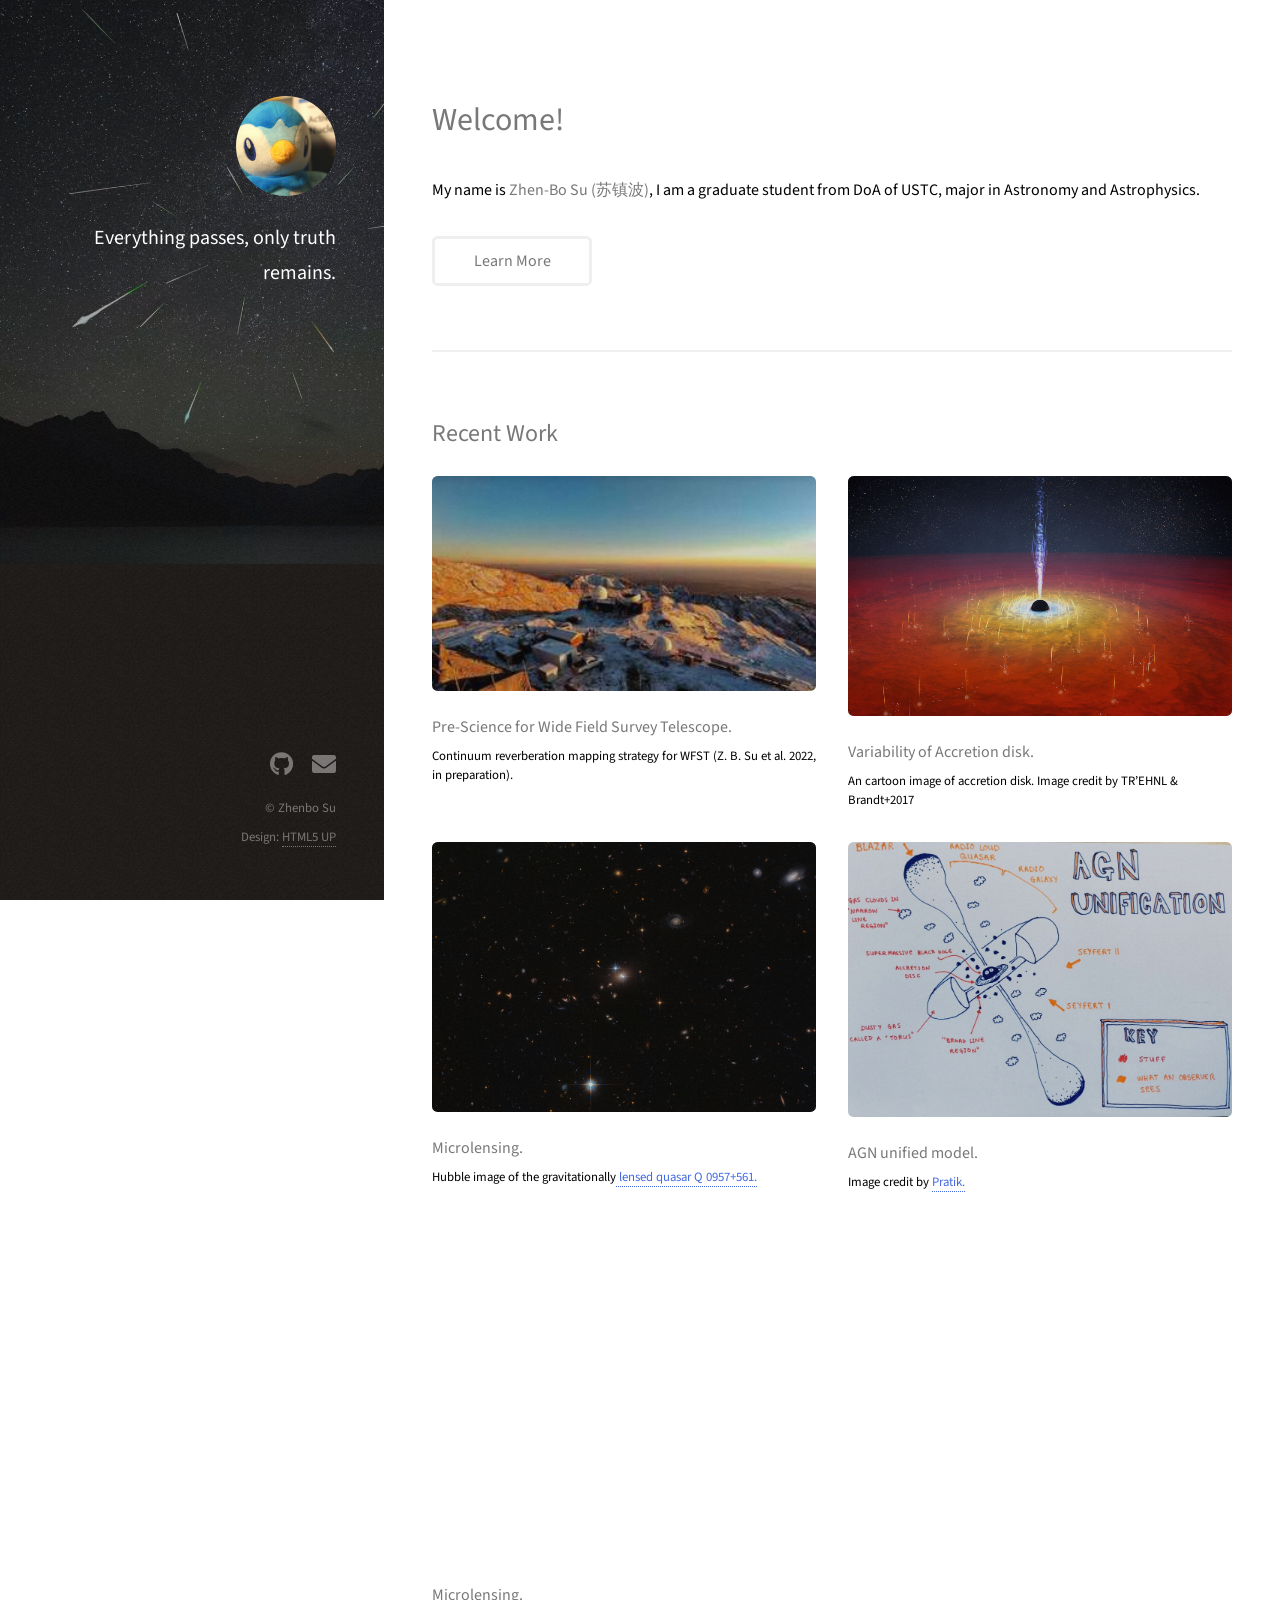
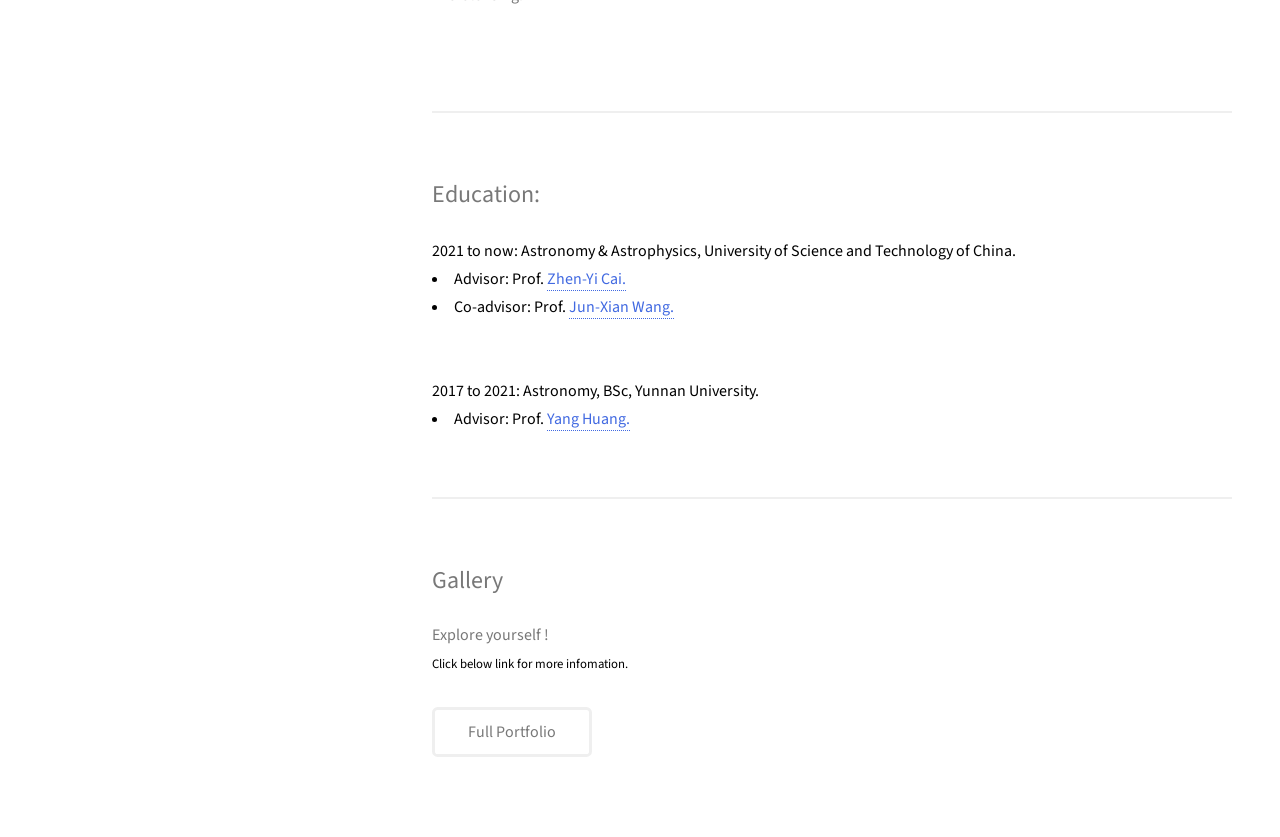
==== commit 5df5c12c: "commit" ====
--- a/index.html
+++ b/index.html
@@ -45,7 +45,7 @@
 						<h2>Recent Work</h2>
 						<div class="row">
 							
-							
+						
 							
 							<article class="col-6 col-12-xsmall work-item">
 								<a href="images/fulls/wfst.jpg" class="image fit thumb"><img src="images/thumbs/wfst.jpg" alt="" /></a>
@@ -67,6 +67,12 @@
 								<h3>AGN unified model.</h3>
 								<p>Image credit by <a href="https://twitter.com/astrotweeps">Pratik.</a></p>
 							</article>
+							<article class="col-6 col-12-xsmall work-item">
+							<iframe width="380" height="350" src="https://www.youtube.com/embed/pvHe12q8Ojs" title="YouTube video player" frameborder="0" allow="accelerometer; autoplay; clipboard-write; encrypted-media; gyroscope; picture-in-picture" allowfullscreen></iframe>
+								<h3>Microlensing.</h3>
+								<!-- <p>Hubble image of the gravitationally<a href="https://esahubble.org/images/potw1403a/"> lensed quasar Q 0957+561.</a></p> -->
+							</article>
+
 							<!--<article class="col-6 col-12-xsmall work-item">
 								<a href="images/fulls/02.jpg" class="image fit thumb"><img src="images/thumbs/02.jpg" alt="" /></a>
 								<h3>Ultricies lacinia interdum</h3>
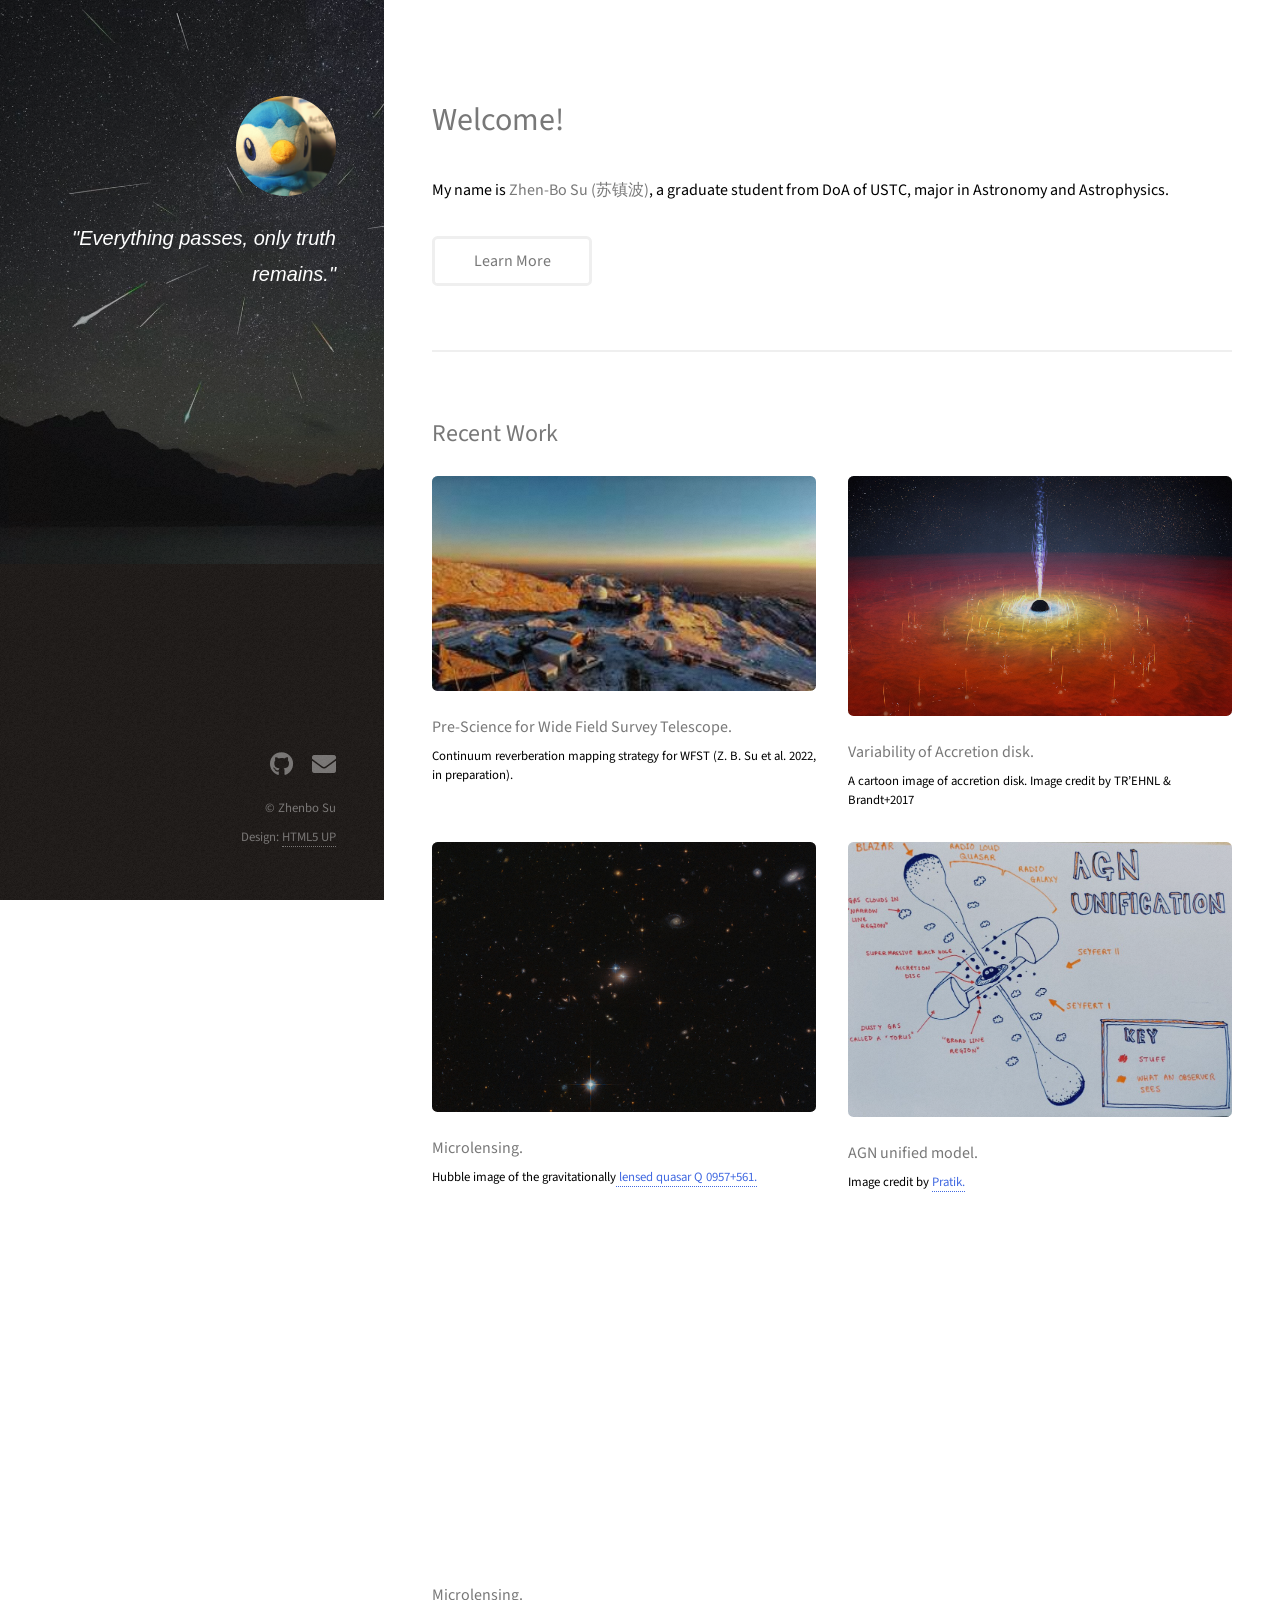
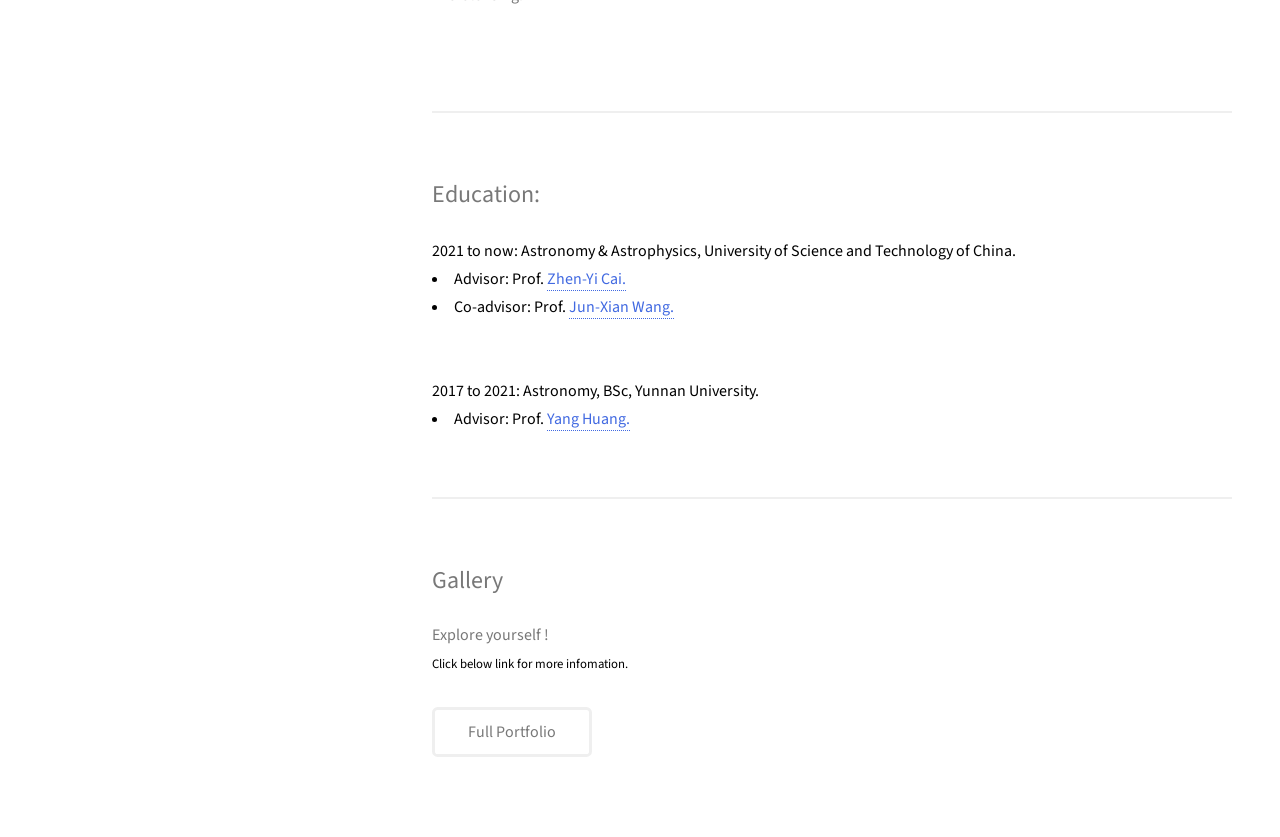
==== commit 01aba2b6: "commit" ====
--- a/index.html
+++ b/index.html
@@ -6,8 +6,8 @@
 -->
 <html>
 	<head>
-<link rel="icon" href="images/avatar.jpg" type="image/x-icon">	
-		<title>Zhen-Bo Su's homepage.</title>
+<link rel="icon" href="images/galaxy.jpg" type="image/x-icon">	
+		<title>Zhen-Bo Su</title>
 		<meta charset="utf-8" />
 		<meta name="viewport" content="width=device-width, initial-scale=1, user-scalable=no" />
 		<link rel="stylesheet" href="assets/css/main.css" />
@@ -18,7 +18,7 @@
 			<header id="header">
 				<div class="inner">
 					<a href="#" class="image avatar"><img src="images/avatar.jpg" alt="" /></a>
-					<h1><strong>						Everything passes, only truth remains. </strong> </br>
+					<h1><strong><i>						"Everything passes, only truth remains." </i></strong> </br>
 
 				</h1>
 				</div>
@@ -34,7 +34,7 @@
 							
 							</h2>
 						</header>
-						<p>	My name is <strong>Zhen-Bo Su (苏镇波)</strong>, I am a graduate student from DoA of USTC, major in Astronomy and Astrophysics. </p>
+						<p>	My name is <strong>Zhen-Bo Su (苏镇波)</strong>, a graduate student from DoA of USTC, major in Astronomy and Astrophysics. </p>
 						<ul class="actions">
 							<li><a href="about.html" class="button">Learn More</a></li>
 						</ul>
@@ -55,7 +55,7 @@
 							<article class="col-6 col-12-xsmall work-item">
 								<a href="images/brandt.jpg" class="image fit thumb"><img src="images/thumbs/brandt.jpg" alt="" /></a>
 								<h3>Variability of Accretion disk.</h3>
-								<p>An cartoon image of accretion disk. Image credit by TR’EHNL & Brandt+2017</p>
+								<p>A cartoon image of accretion disk. Image credit by TR’EHNL & Brandt+2017</p>
 							</article>
 							<article class="col-6 col-12-xsmall work-item">
 								<a href="images/fulls/hst_microlensing.jpg" class="image fit thumb"><img src="images/thumbs/hst_microlensing.jpg" alt="" /></a>
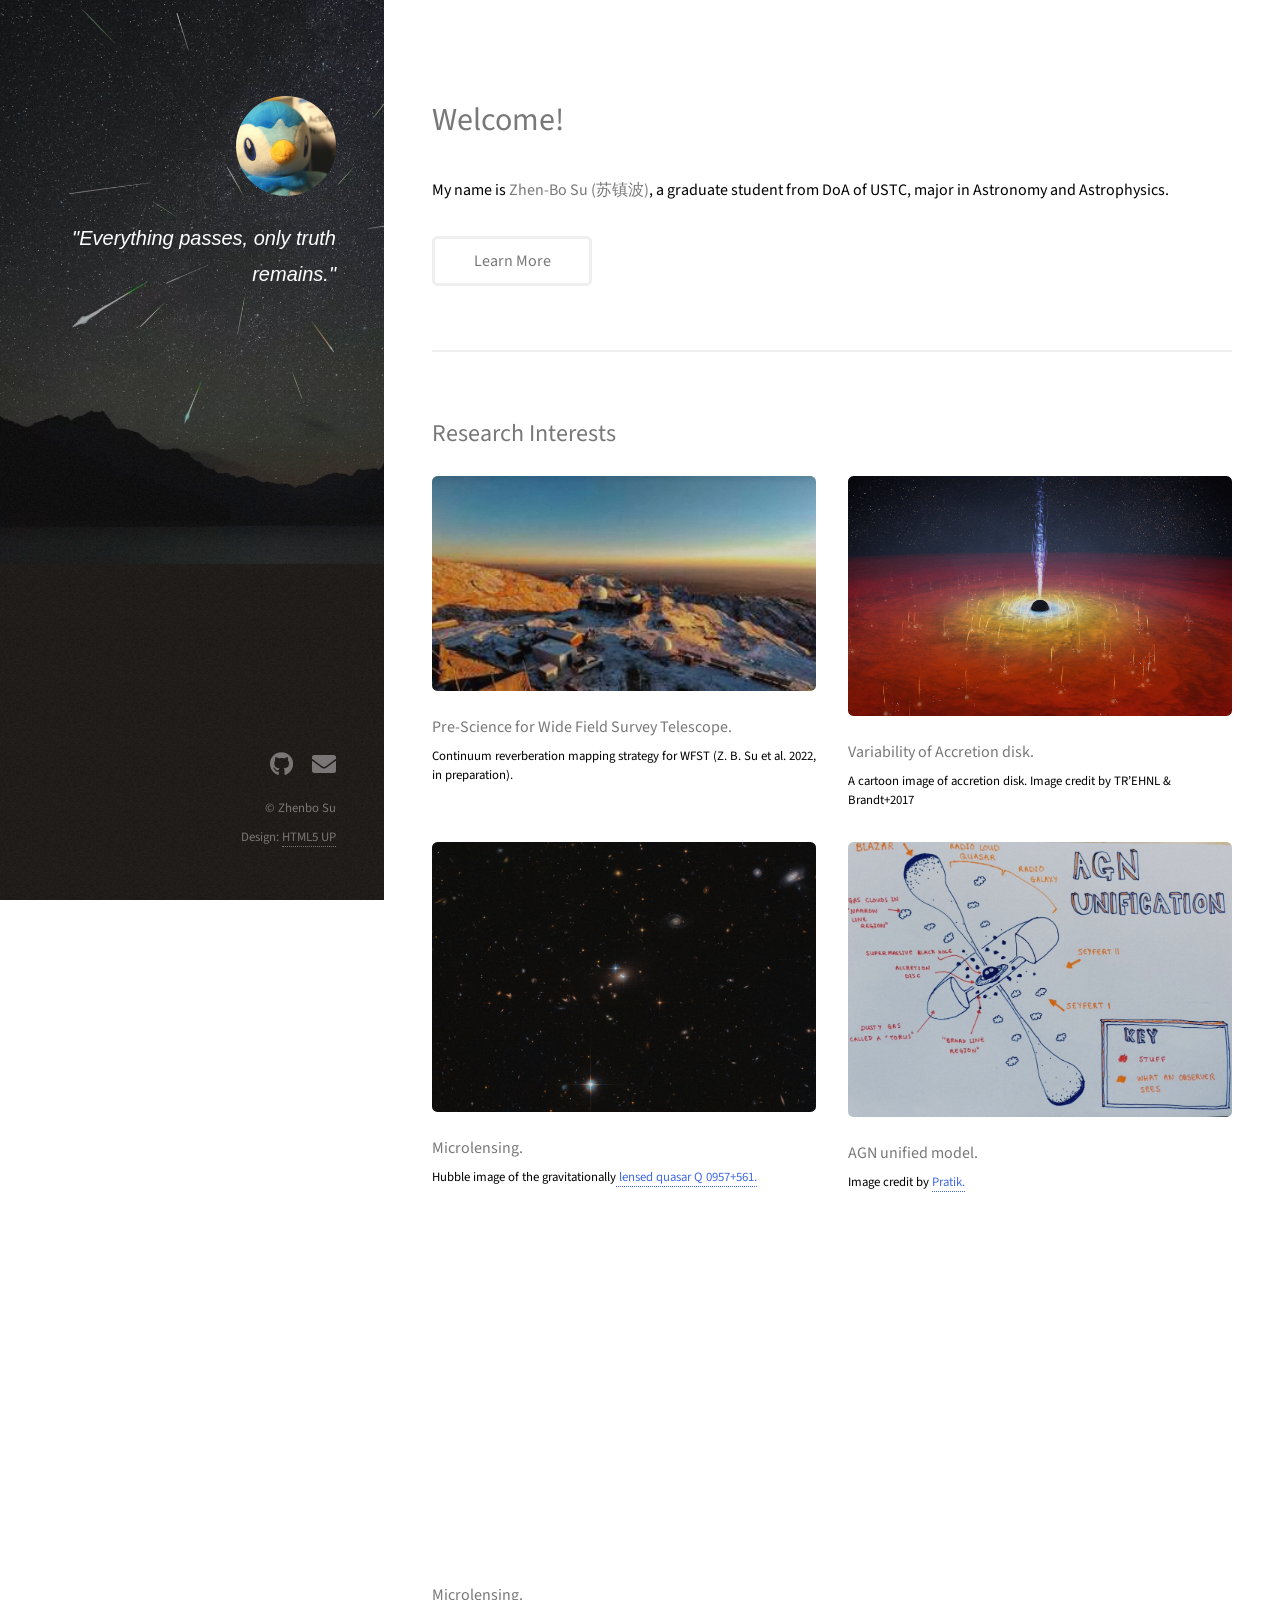
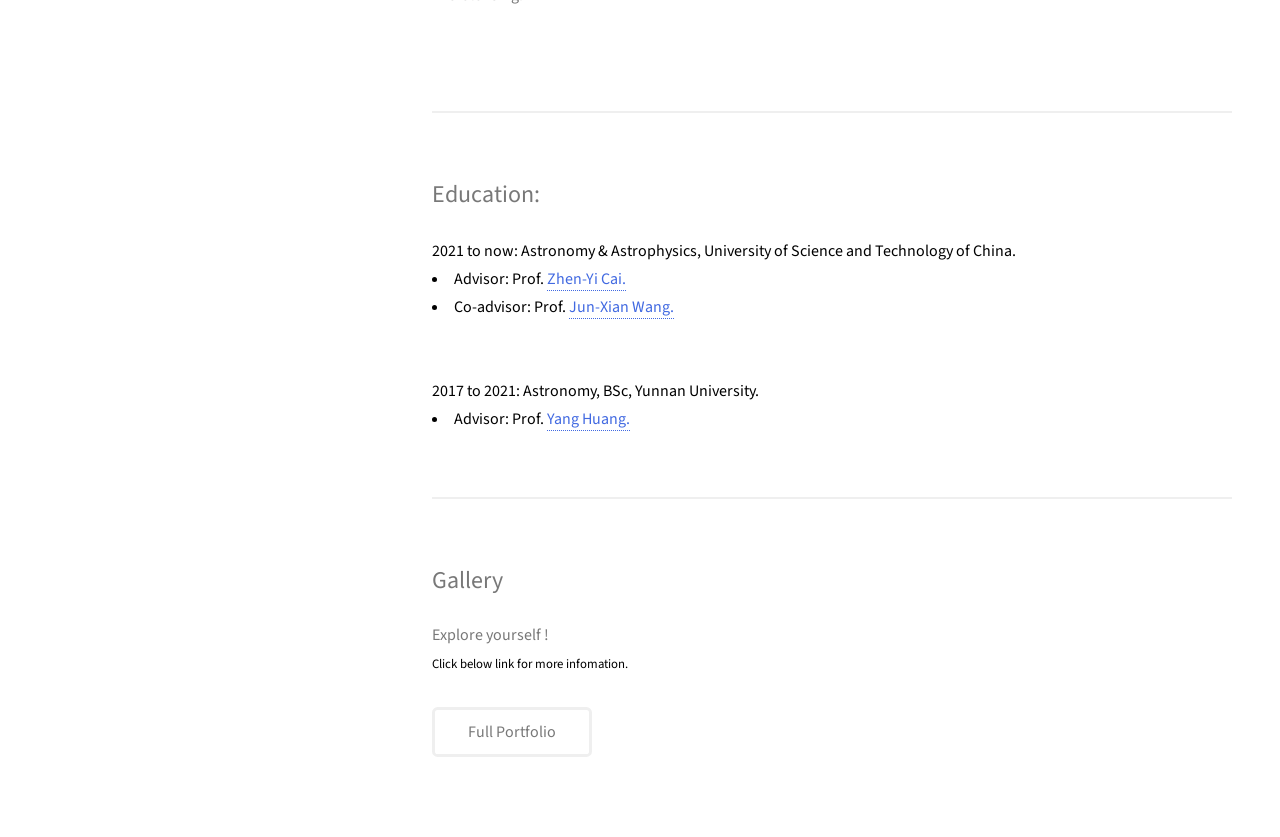
==== commit b9276a7a: "commit" ====
--- a/index.html
+++ b/index.html
@@ -42,7 +42,7 @@
 
 				<!-- Two -->
 					<section id="two">
-						<h2>Recent Work</h2>
+						<h2>Research Interests</h2>
 						<div class="row">
 							
 						
@@ -129,7 +129,6 @@
 							<li>Advisor: Prof. <a href="https://yanghuang0.wixsite.com/yangh/">Yang Huang.</a> </li>
 
 	        </section>
-				
 
 					<section id="three">
 						<h2>Gallery</h2>
@@ -517,6 +516,7 @@
 					<ul class="copyright">
 						<li>&copy; Zhenbo Su</li><li>Design: <a href="http://html5up.net">HTML5 UP</a></li>
 					</ul>
+					
 				</div>
 			</footer>
 
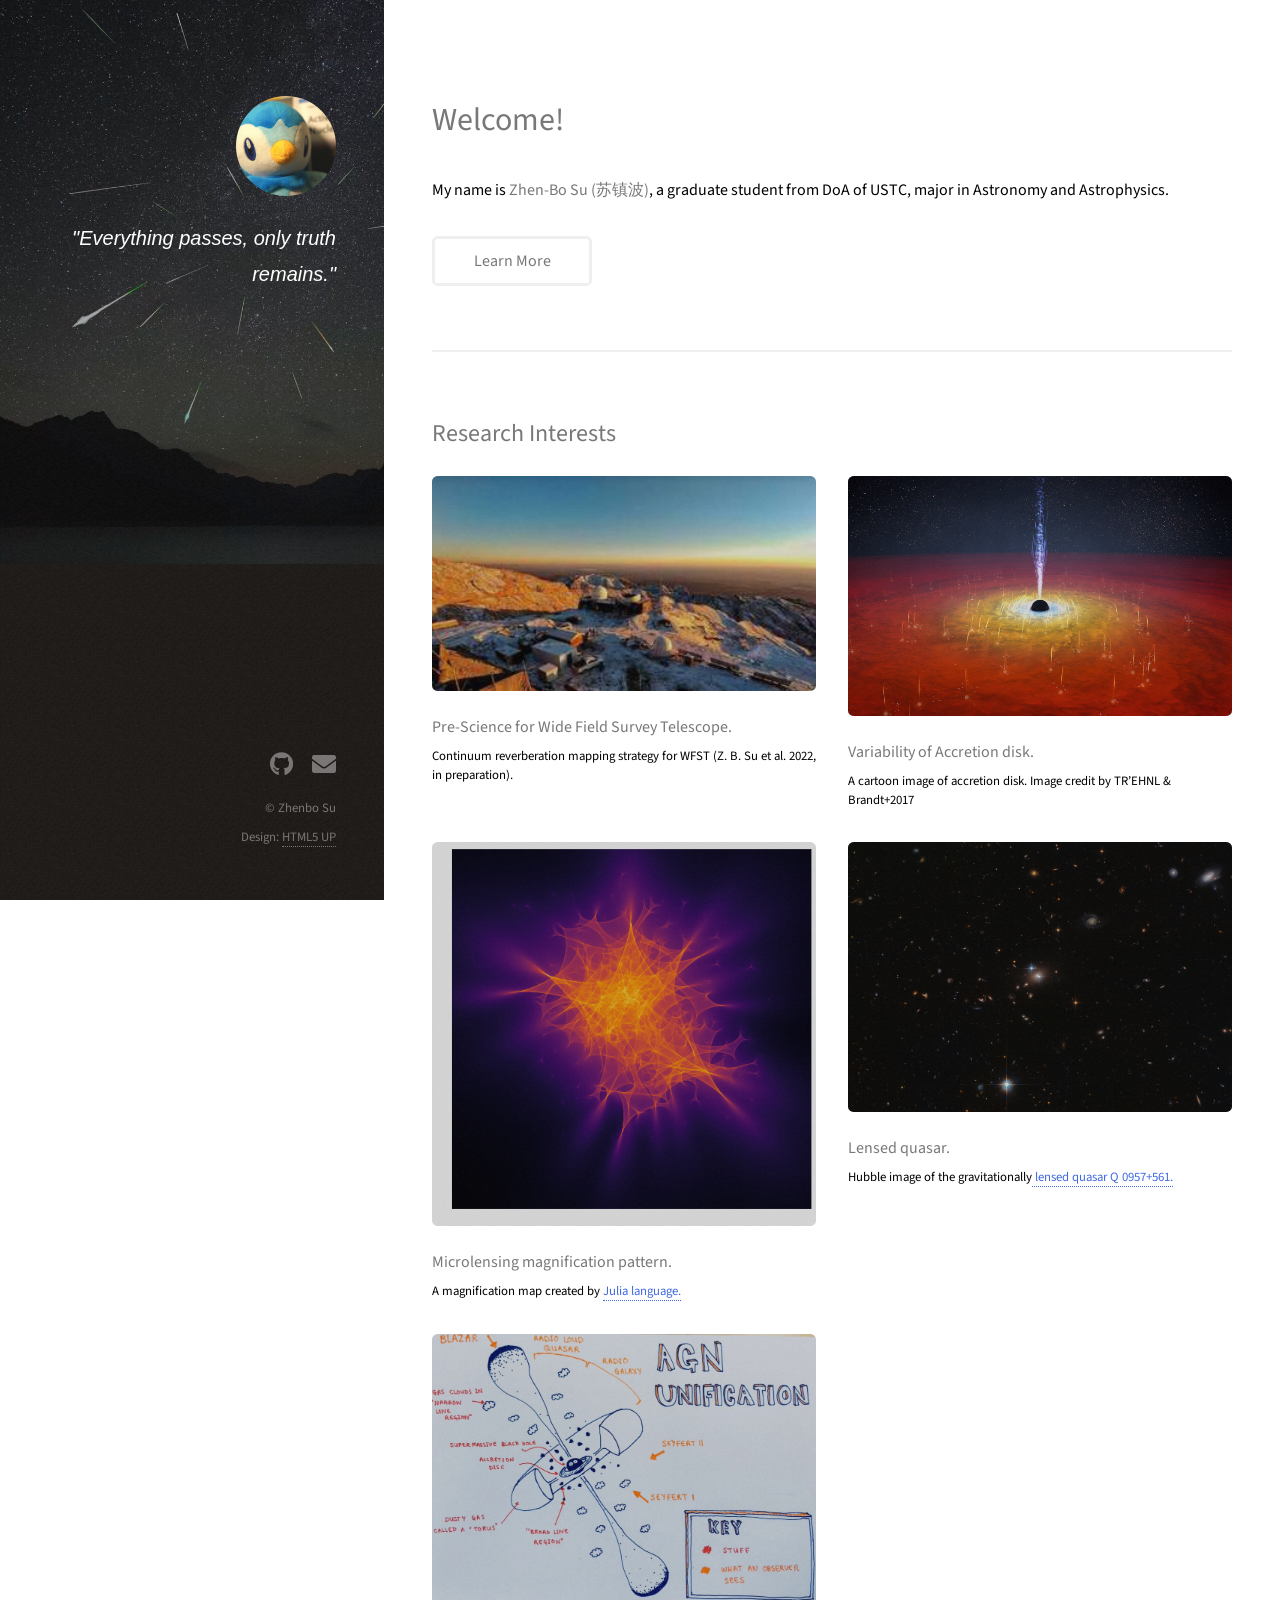
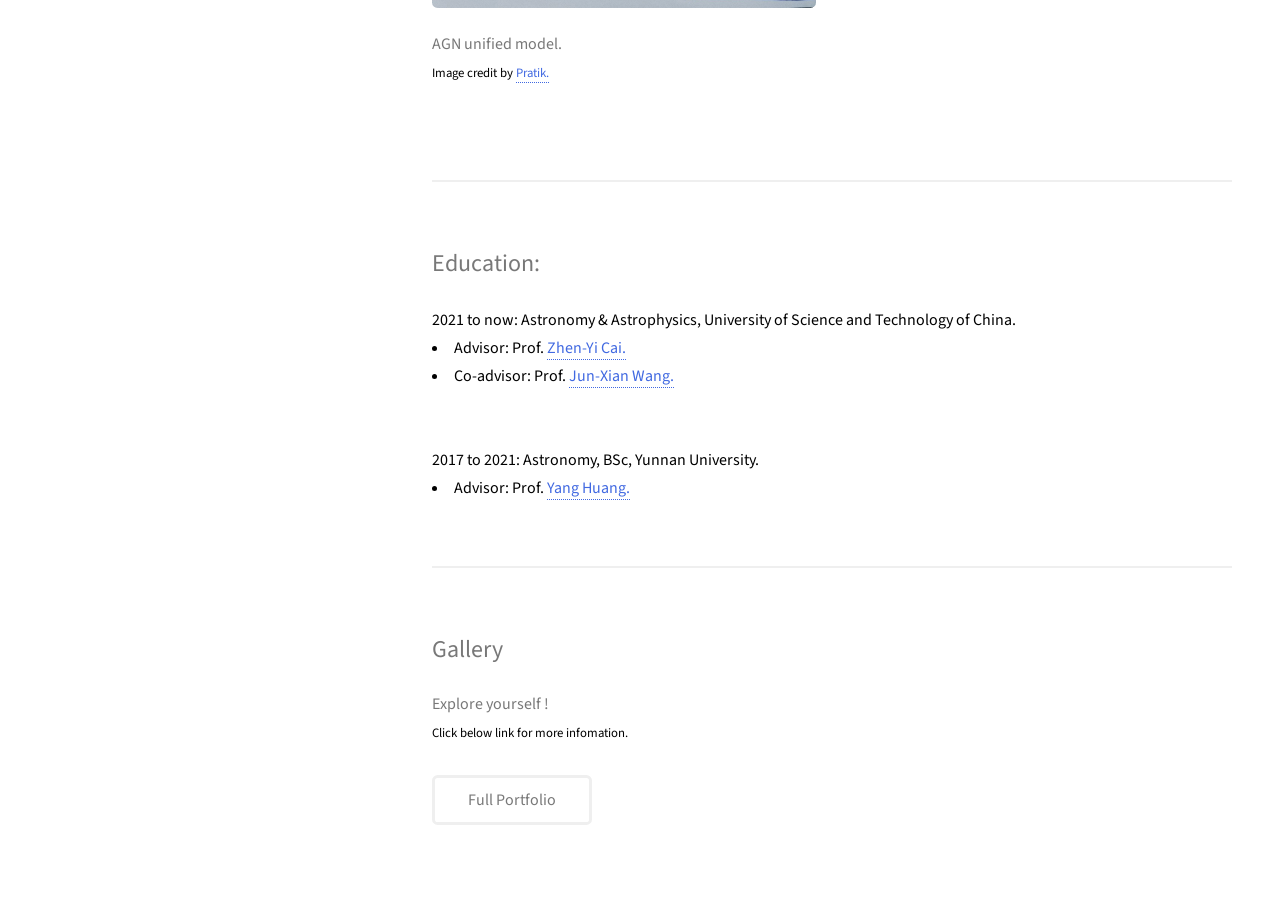
==== commit 15f07da8: "commit" ====
--- a/index.html
+++ b/index.html
@@ -58,20 +58,26 @@
 								<p>A cartoon image of accretion disk. Image credit by TR’EHNL & Brandt+2017</p>
 							</article>
 							<article class="col-6 col-12-xsmall work-item">
+								<a href="images/fulls/mag-map.svg" class="image fit thumb"><img src="images/thumbs/mag-map.svg" alt="" /></a>
+								<h3>Microlensing magnification pattern.</h3>
+								<p>A magnification map created by <a href="https://github.com/mikle97pir/Microlensing.jl"> Julia language.</a></p>
+							</article>
+							<article class="col-6 col-12-xsmall work-item">
 								<a href="images/fulls/hst_microlensing.jpg" class="image fit thumb"><img src="images/thumbs/hst_microlensing.jpg" alt="" /></a>
-								<h3>Microlensing.</h3>
+								<h3>Lensed quasar.</h3>
 								<p>Hubble image of the gravitationally<a href="https://esahubble.org/images/potw1403a/"> lensed quasar Q 0957+561.</a></p>
 							</article>
+
 							<article class="col-6 col-12-xsmall work-item">
 								<a href="images/fulls/unified_model.jpg" class="image fit thumb"><img src="images/thumbs/unified_model.jpg" alt="" /></a>
 								<h3>AGN unified model.</h3>
 								<p>Image credit by <a href="https://twitter.com/astrotweeps">Pratik.</a></p>
 							</article>
-							<article class="col-6 col-12-xsmall work-item">
+							
+							<!-- <article class="col-6 col-12-xsmall work-item">
 							<iframe width="380" height="350" src="https://www.youtube.com/embed/pvHe12q8Ojs" title="YouTube video player" frameborder="0" allow="accelerometer; autoplay; clipboard-write; encrypted-media; gyroscope; picture-in-picture" allowfullscreen></iframe>
 								<h3>Microlensing.</h3>
-								<!-- <p>Hubble image of the gravitationally<a href="https://esahubble.org/images/potw1403a/"> lensed quasar Q 0957+561.</a></p> -->
-							</article>
+							</article> -->
 
 							<!--<article class="col-6 col-12-xsmall work-item">
 								<a href="images/fulls/02.jpg" class="image fit thumb"><img src="images/thumbs/02.jpg" alt="" /></a>
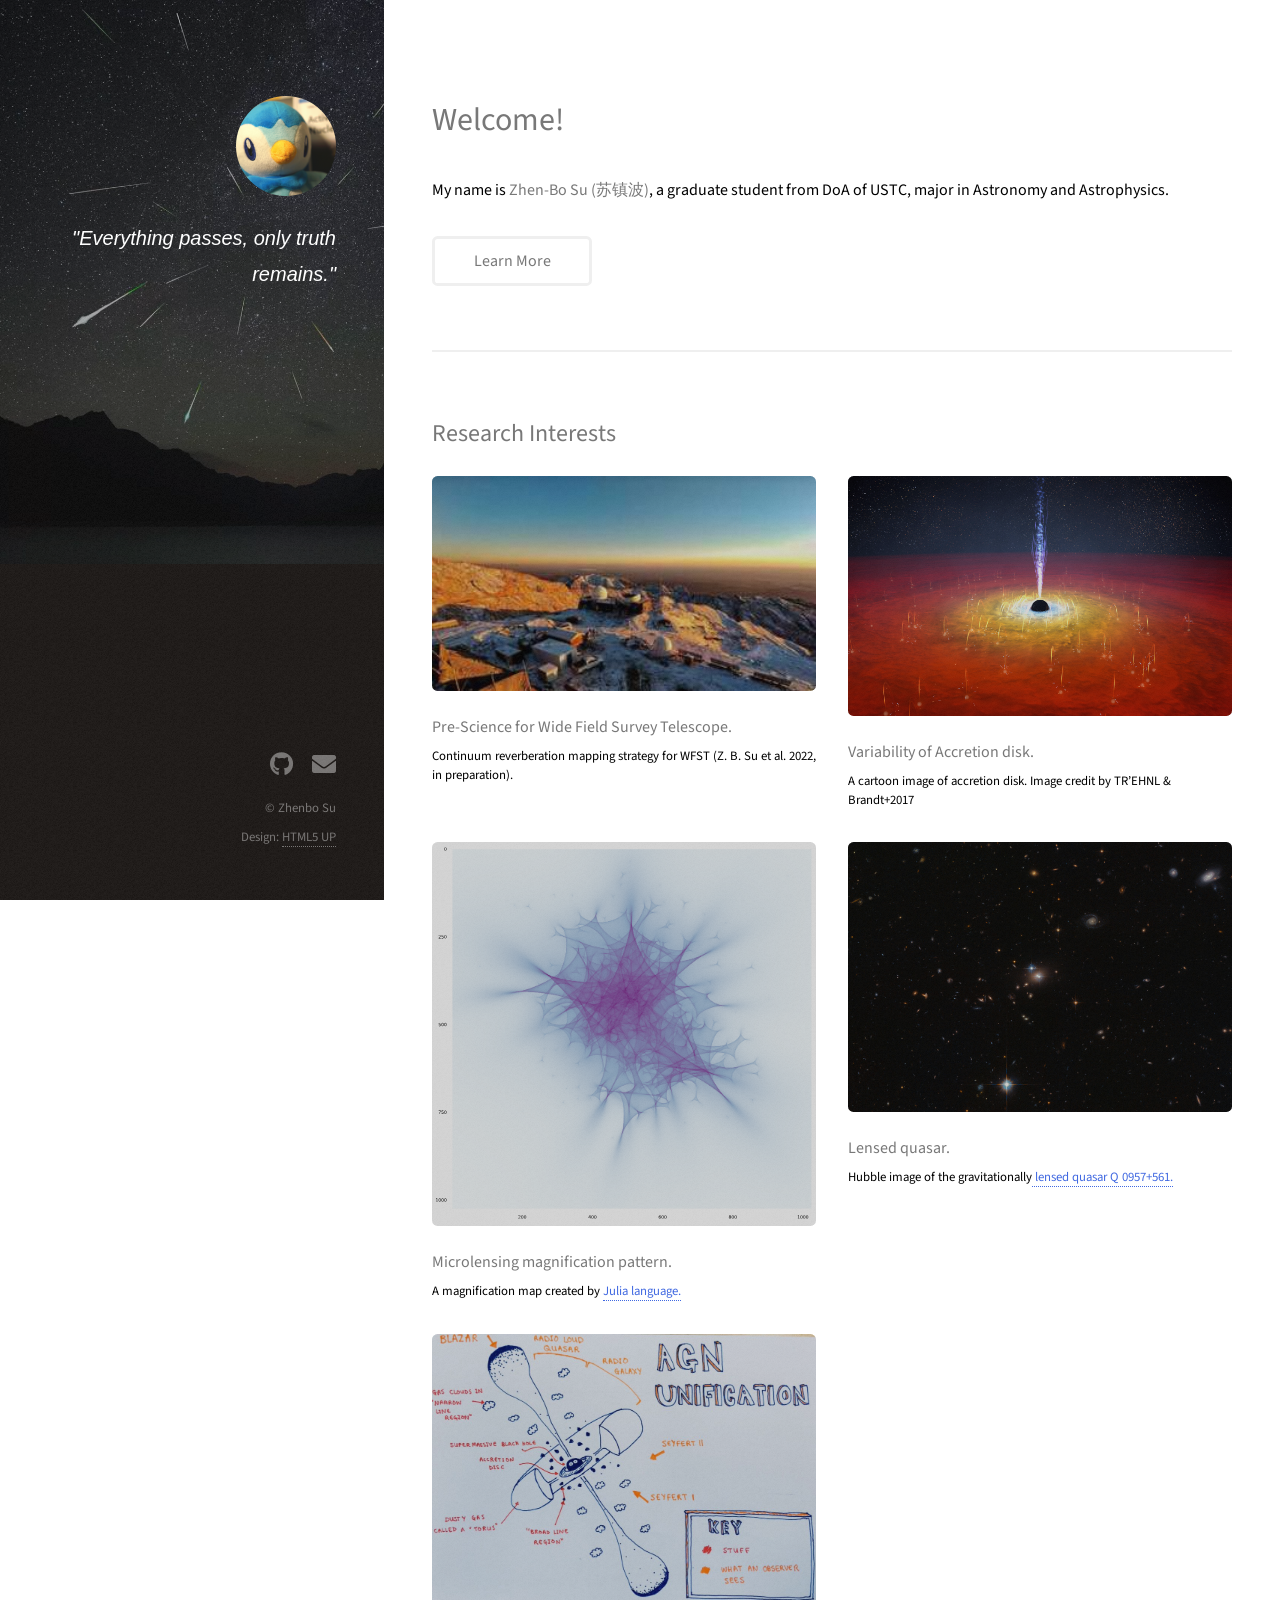
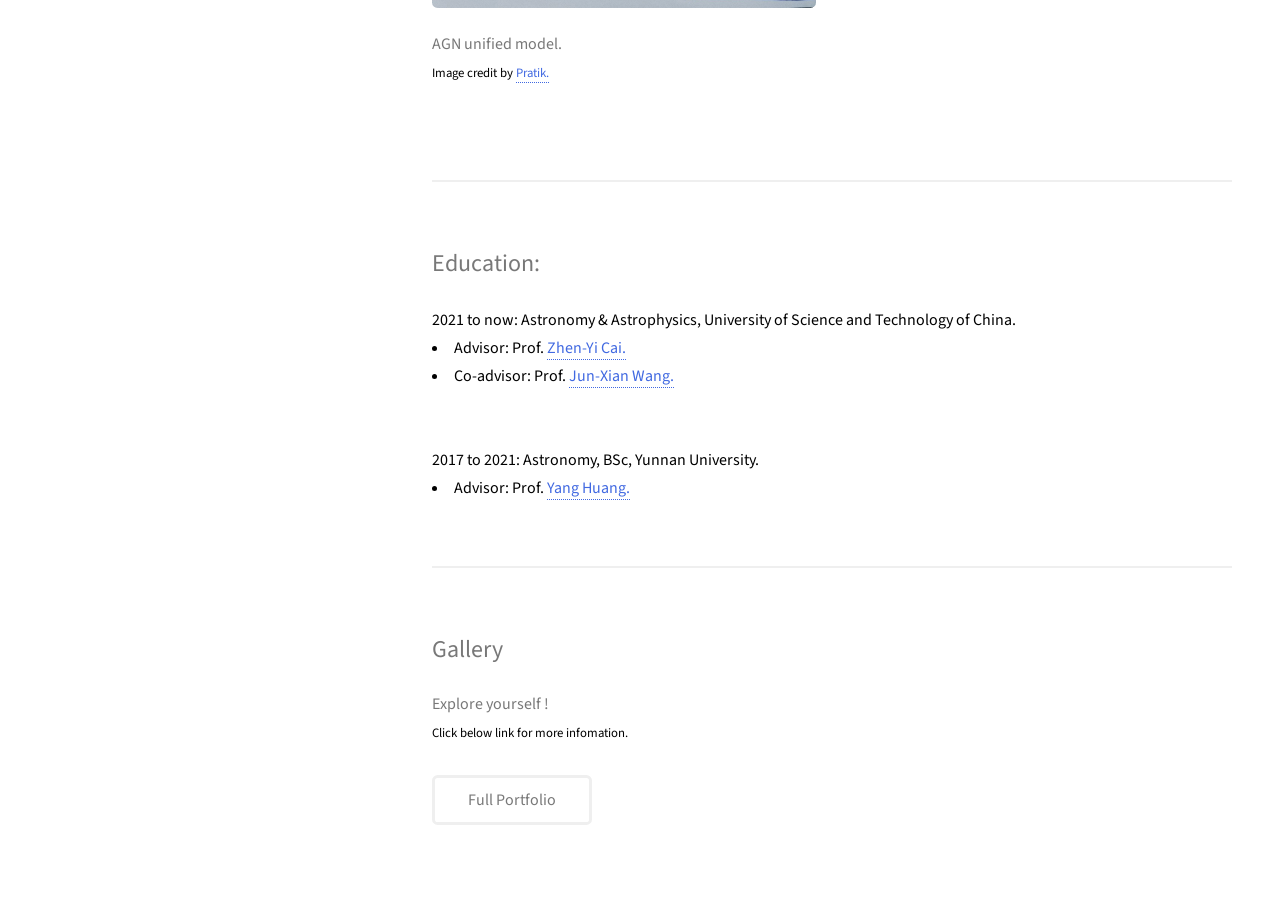
==== commit 0dc1670a: "commit" ====
--- a/index.html
+++ b/index.html
@@ -58,7 +58,8 @@
 								<p>A cartoon image of accretion disk. Image credit by TR’EHNL & Brandt+2017</p>
 							</article>
 							<article class="col-6 col-12-xsmall work-item">
-								<a href="images/fulls/mag-map.svg" class="image fit thumb"><img src="images/thumbs/mag-map.svg" alt="" /></a>
+								<!-- <a href="images/fulls/mag-map.svg" class="image fit thumb"><img src="images/thumbs/mag-map.svg" alt="" /></a> -->
+								<a href="images/fulls/magnification.svg" class="image fit thumb"><img src="images/thumbs/magnification.svg" alt="" /></a>
 								<h3>Microlensing magnification pattern.</h3>
 								<p>A magnification map created by <a href="https://github.com/mikle97pir/Microlensing.jl"> Julia language.</a></p>
 							</article>
